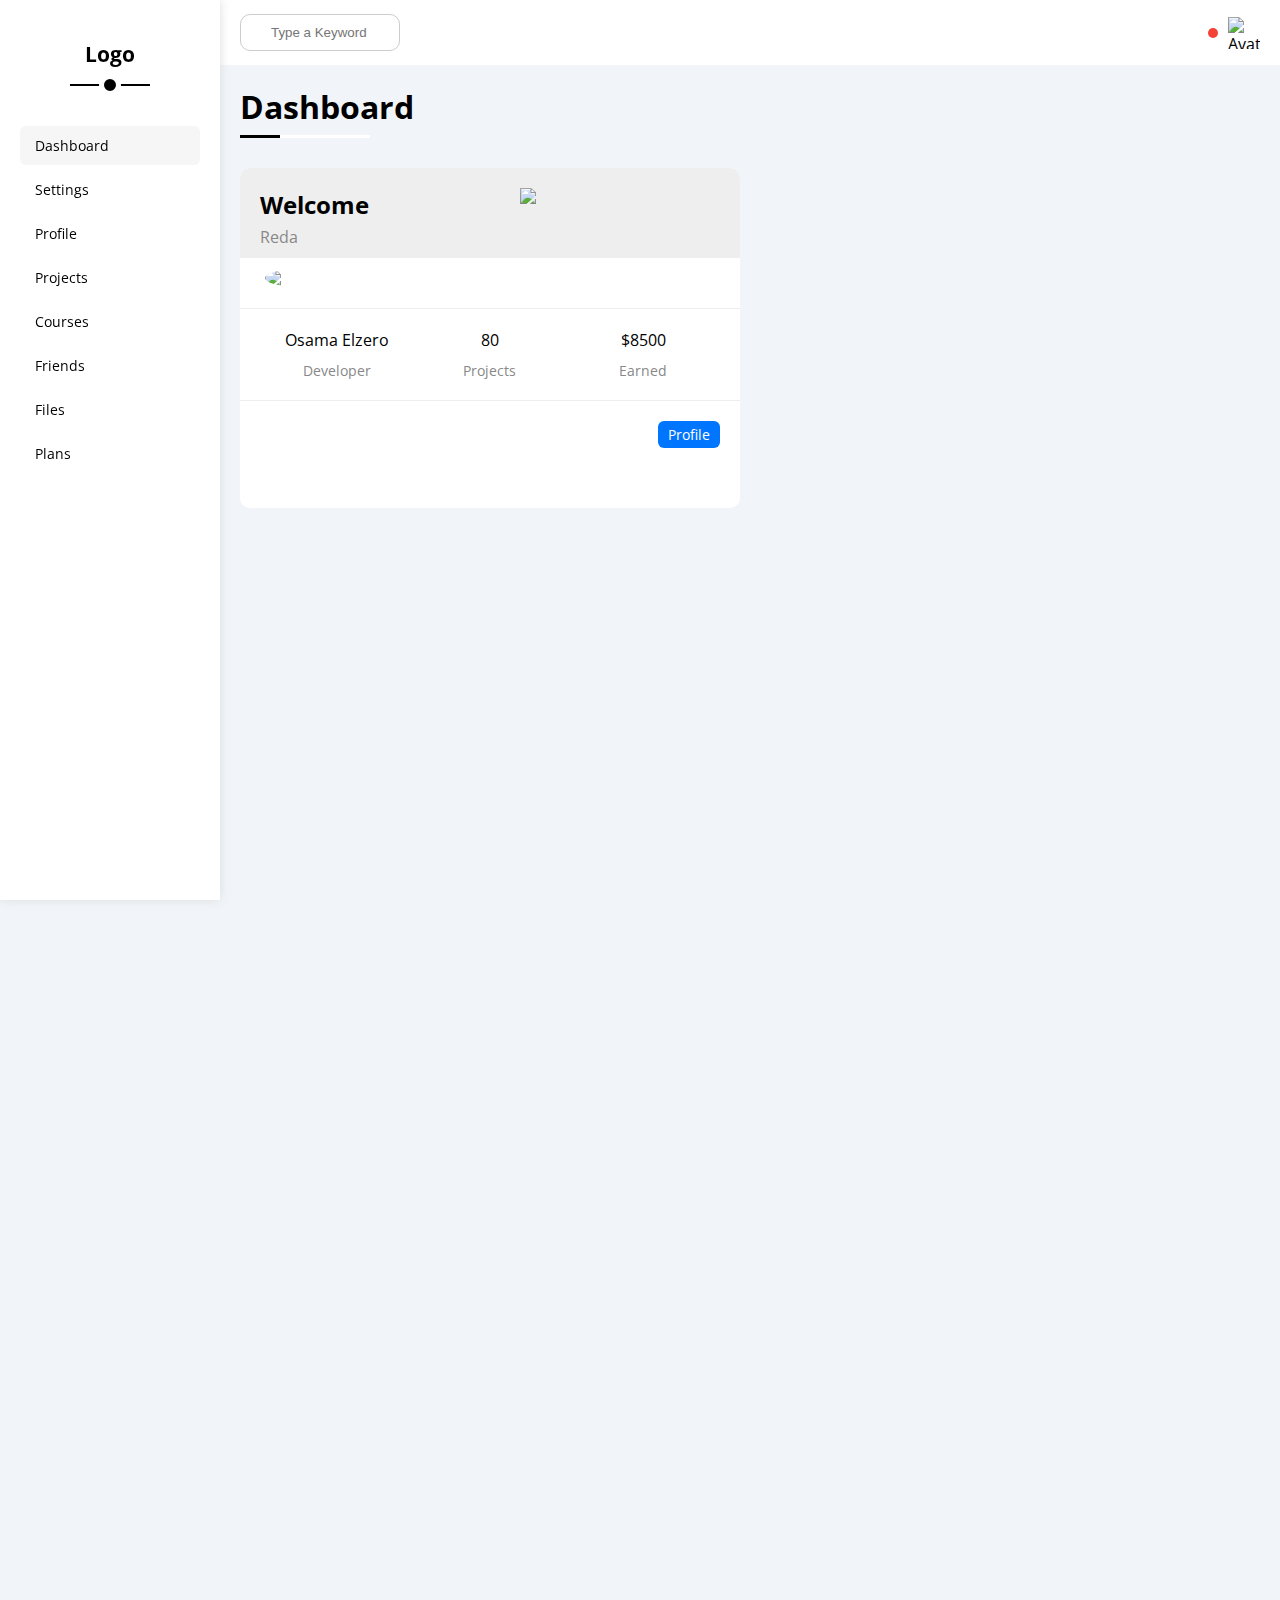
==== index.html @ a427cb38 "first commit" ====
<!DOCTYPE html>
<html lang="en">
  <head>
    <meta charset="UTF-8" />
    <meta http-equiv="X-UA-Compatible" content="IE=edge" />
    <meta name="viewport" content="width=device-width, initial-scale=1.0" />
    <title>R Dashboard R</title>
    <!-- Font-awesome library  -->
    <link rel="stylesheet" href="css/all.min.css" />
    <!-- Framework CSS file -->
    <link rel="stylesheet" href="css/framework.css" />
    <!-- Main CSS file -->
    <link rel="stylesheet" href="css/style.css" />
    <!-- Google font -->
    <link rel="preconnect" href="https://fonts.googleapis.com" />
    <link rel="preconnect" href="https://fonts.gstatic.com" crossorigin />
    <link
      href="https://fonts.googleapis.com/css2?family=Open+Sans:wght@300;500&display=swap"
      rel="stylesheet"
    />
  </head>
  <body>
    <div class="page d-flex">
      <!-- Sidebar -->
      <sidebar class="sidebar ps-fixed bg-white p-20">
        <h3 class="title ps-relative txt-c">Logo</h3>
        <ul class="links">
          <li>
            <a
              class="active d-flex align-center rad-6 txt-cap txt-c p-10 fs-14 align-center"
              href="#"
            >
              <i class="icon fa-solid fa-chart-bar fa-fw"></i>
              <span>dashboard</span>
            </a>
          </li>
          <li>
            <a
              class="d-flex align-center rad-6 txt-cap txt-c p-10 fs-14"
              href="#"
            >
              <i class="icon fa-solid fa-gear fa-fw"></i>
              <span>settings</span>
            </a>
          </li>
          <li>
            <a
              class="d-flex align-center rad-6 txt-cap txt-c p-10 fs-14"
              href="#"
            >
              <i class="icon fa-regular fa-user fa-fw"></i>
              <span>profile</span>
            </a>
          </li>
          <li>
            <a
              class="d-flex align-center rad-6 txt-cap txt-c p-10 fs-14"
              href="#"
            >
              <i class="icon fa-solid fa-diagram-project fa-fw"></i>
              <span>projects</span>
            </a>
          </li>
          <li>
            <a
              class="d-flex align-center rad-6 txt-cap txt-c p-10 fs-14"
              href="#"
            >
              <i class="icon fa-solid fa-graduation-cap fa-fw"></i>
              <span>courses</span>
            </a>
          </li>
          <li>
            <a
              class="d-flex align-center rad-6 txt-cap txt-c p-10 fs-14"
              href="#"
            >
              <i class="icon fa-solid fa-user-group fa-fw"></i>
              <span>friends</span>
            </a>
          </li>
          <li>
            <a
              class="d-flex align-center rad-6 txt-cap txt-c p-10 fs-14"
              href="#"
            >
              <i class="icon fa-regular fa-file fa-fw"></i>
              <span>files</span>
            </a>
          </li>
          <li>
            <a
              class="d-flex align-center rad-6 txt-cap txt-c p-10 fs-14"
              href="#"
            >
              <i class="icon fa-regular fa-credit-card fa-fw"></i>
              <span>plans</span>
            </a>
          </li>
        </ul>
      </sidebar>
      <!-- Content -->
      <div class="content ps-relative">
        <!-- Header -->
        <header class="header px-10-mobile between-flex bg-white">
          <div class="left ps-relative">
            <input class="rad-10" type="text" placeholder="Type a Keyword" />
          </div>
          <div class="right d-flex align-center">
            <span class="ps-relative">
              <i class="icon fa-regular fa-bell fa-lg"></i>
            </span>
            <img src="images/avatar.png" alt="Avatar" />
          </div>
        </header>
        <!-- Section Title -->
        <h1 class="title txt-cap ps-relative mx-20 mt-20">dashboard</h1>
        <!-- Wrapper -->
        <section class="wrapper d-grid gap-20 mt-20">
          <div class="welcome bg-white rad-10 mt-20">
            <div class="head d-flex justify-between w-full bg-eee ps-relative">
              <div class="text">
                <h2 class="title">Welcome</h2>
                <div class="subtitle mt-5 c-grey">Reda</div>
              </div>
              <img class="welcome-img none-mobile" src="images/welcome.png" />
              <img
                class="avatar rad-half ps-absolute"
                src="images/avatar.png"
              />
            </div>
            <div class="infos d-flex align-center txt-c block-mobile">
              <div class="info">
                <span>Osama Elzero</span>
                <span class="fs-14 block mt-10 c-grey">Developer</span>
              </div>
              <div class="info">
                <span>80</span>
                <span class="fs-14 block mt-10 c-grey">Projects</span>
              </div>
              <div class="info">
                <span>$8500</span>
                <span class="fs-14 block mt-10 c-grey">Earned</span>
              </div>
            </div>
            <a href="#" class="rad-6 block w-fit c-white fs-14 bg-blue"
              >Profile</a
            >
          </div>
        </section>
      </div>
    </div>
    <!-- Font-awesome library -->
    <script src="js/all.min.js"></script>
    <!-- main JS file -->
    <script src="js/main.js"></script>
  </body>
</html>
---- css/framework.css ----
:root {
    --blue-color: #0075ff;
    --blue-alt-color: #0d69d5;
    --orange-color: #f59e0b;
    --green-color: #22c55e;
    --red-color: #f44336;
    --grey-color: #888;
}

/* Box */
.d-flex {
    display: flex;
}

.align-center {
    align-items: center;
}

.justify-between {
    justify-content: space-between;
}

.d-grid {
    display: grid;
}

.gap-20 {
    gap: 20px;
}

@media (max-width: 767px) {
    .block-mobile {
        display: block;
    }
}

@media (max-width: 767px) {
    .none-mobile {
        display: none;
    }
}

.block {
    display: block;
}

/* Margin + Padding */
.m-0 {
    margin: 0;
}

.m-20 {
    margin: 20px;
}

.mt-0 {
    margin-top: 0;
}

.mt-5 {
    margin-top: 5px;
}

.mt-10 {
    margin-top: 10px;
}

.mt-20 {
    margin-top: 20px;
}

.mb-20 {
    margin-bottom: 20px;
}

.mx-20 {
    margin-right: 20px;
    margin-left: 20px;
}

.p-10 {
    padding: 10px;
}

@media (max-width: 767px) {
    .px-10-mobile {
        padding-left: 10px !important;
        padding-right: 10px !important;
    }
}

.p-20 {
    padding: 20px;
}

/* Color */
.bg-white {
    background-color: #fff;
}

.bg-eee {
    background-color: #eee;
}

.bg-blue {
    background-color: var(--blue-color);
}

.txt-c {
    color: #000;
}

.c-grey {
    color: var(--grey-color);
}

.c-white {
    color: #fff;
}

/* Position */
.ps-relative {
    position: relative;
}

.ps-fixed {
    position: fixed;
}

.ps-absolute {
    position: absolute;
}

/* Font */
.txt-c {
    text-align: center;
}

@media (max-width: 767px) {
    .txt-c-mobile {
        text-align: center;
    }
}

.txt-cap {
    text-transform: capitalize;
}

.fs-14 {
    font-size: 14px;
}

/* Border */
.rad-6 {
    border-radius: 6px;
}

.rad-10 {
    border-radius: 10px;
}

.rad-half {
    border-radius: 50%;
}

/* Dimensions */
.w-full {
    width: 100%;
}

.w-fit {
    width: fit-content;
}

/* Component */

.between-flex {
    display: flex;
    align-items: center;
    justify-content: space-between;
}
---- css/style.css ----
/* Global Rules */

:root {
    --blue-color: #0075ff;
    --blue-alt-color: #0d69d5;
    --orange-color: #f59e0b;
    --green-color: #22c55e;
    --red-color: #f44336;
    --grey-color: #888;
}

* {
    -moz-box-sizing: border-box;
    -webkit-box-sizing: border-box;
    box-sizing: border-box;
    padding: 0;
    margin: 0;
    scrollbar-width: auto;
    scrollbar-color: var(--blue-color) #ffffff;
}

html {
    scroll-behavior: smooth;
}

body {
    font-family: "Open Sans", sans-serif;
}

ul {
    list-style: none;
    margin: 0;
    padding: 0;
}

a {
    text-decoration: none;
}

::-webkit-scrollbar {
    width: 15px;
}

::-webkit-scrollbar-track {
    background: #ffffff;
}

::-webkit-scrollbar-thumb {
    background-color: var(--blue-color);
    transition: background-color .5s;
}

::-webkit-scrollbar-thumb:hover {
    background-color: var(--blue-alt-color);
}

/* Wrapper */

.wrapper {
    grid-template-columns: repeat(auto-fill, minmax(450px, 1fr));
    margin-left: 20px;
    margin-right: 20px;
}

@media (max-width:767px) {
    .wrapper {
        grid-template-columns: minmax(200px, 1fr);
        margin-left: 10px;
        margin-right: 10px;
    }
}

/* Page */

.page {
    background-color: #F1F5F9;
    height: 300vh;
    justify-content: flex-end;
}

/* Sidebar */

.sidebar {
    width: 220px;
    box-shadow: 0 0 10px #ddd;
    height: 100vh;
    z-index: 99;
    left: 0;
}

.sidebar .title {
    font-size: 21px;
    padding: 20px 0 18px;
}

.sidebar .title::before,
.sidebar .title::after {
    content: "";
    position: absolute;
    left: 50%;
    transform: translateX(-50%);
    background-color: #000;
}

.sidebar .title::before {
    width: 80px;
    height: 2px;
    bottom: 0;
}

.sidebar .title::after {
    width: 12px;
    height: 12px;
    border-radius: 50%;
    bottom: -10px;
    border: 5px solid #fff;
}

.sidebar .links {
    margin: 40px 0;
}

.sidebar .links li {
    margin: 5px 0;
}

.sidebar .links li a {
    transition: background-color .5s;
}

.sidebar .links li a.active,
.sidebar .links li a:hover {
    background-color: #F6F6F6;
}

.sidebar .links li a .icon {
    margin-right: 5px;
}

@media (max-width: 767px) {
    .sidebar {
        width: 60px;
        padding: 10px;
    }

    .sidebar .title {
        font-size: 14px;
    }

    .sidebar .title::before,
    .sidebar .title::after {
        display: none;
    }

    .sidebar .links {
        margin: 0;
    }

    .sidebar .links li a {
        padding: 10px;
    }

    .sidebar .links li a .icon {
        margin-right: 0;
    }

    .sidebar .links li a span {
        display: none;
    }
}

/* Content */

.content {
    width: calc(100% - 220px);
}

@media (max-width: 767px) {
    .content {
        width: calc(100% - 60px);
    }
}

/* Header */

.content .header {
    height: 65px;
    padding: 0 20px;
    position: sticky;
    top: 0;
    z-index: 98;
}

.content .header .left::before {
    content: "\f002";
    font-family: "Font Awesome 5 Free";
    font-weight: 900;
    position: absolute;
    top: 50%;
    left: 10px;
    transform: translateY(-50%);
    font-size: 14px;
    color: var(--grey-color);
}

.content .header .left input {
    padding: 10px 10px 10px 30px;
    outline: 0;
    border: 1px solid #ccc;
    width: 160px;
    transition: width .3s;
}

.content .header .left input:focus {
    width: 200px;
}

.content .header .left input::placeholder {
    transition: opacity .3s;
}

.content .header .left input:focus::placeholder {
    opacity: 0;
}

.content .header .right>span::before {
    content: "";
    position: absolute;
    top: -5px;
    right: -5px;
    width: 10px;
    height: 10px;
    background-color: var(--red-color);
    border-radius: 50%;
}

.content .header .right img {
    width: 32px;
    height: 32px;
    margin-left: 15px;
}

/* Title Section */

@media (max-width: 767px) {
    .content>.title {
        margin: 20px 10px;
    }
}

.content>.title::before,
.content>.title::after {
    content: "";
    position: absolute;
    bottom: -10px;
    height: 3px;
}

.content>.title::before {
    left: 0;
    background-color: #000;
    width: 40px;
}

.content>.title::after {
    left: 40px;
    width: 90px;
    background-color: #fff;
}

/* Dashboard */

/* Welcome */

.welcome {
    overflow: hidden;
}

.welcome .head {
    padding: 20px 20px 10px;
}

.welcome .head .welcome-img {
    width: 200px;
}

.welcome .head .avatar {
    width: 65px;
    border: 5px solid #fff;
    bottom: -32.5px;
    left: 20px;
}

.welcome .infos {
    margin-top: 50px;
    padding: 20px;
    border-top: 1px solid #eee;
    border-bottom: 1px solid #eee;
}

.welcome .infos .info {
    flex: 1;
}

.welcome a {
    margin: 20px 20px 60px auto;
    padding: 4px 10px;
}

@media (max-width: 767px) {
    .welcome .head .text .subtitle {
        margin-bottom: 30px;
        text-align: center;
    }

    .welcome .head .avatar {
        left: 50%;
        transform: translateX(-50%);
    }

    .welcome .infos .info:nth-child(2) {
        margin: 20px 0;
    }

    .welcome a {
        margin-bottom: 20px;
    }
}
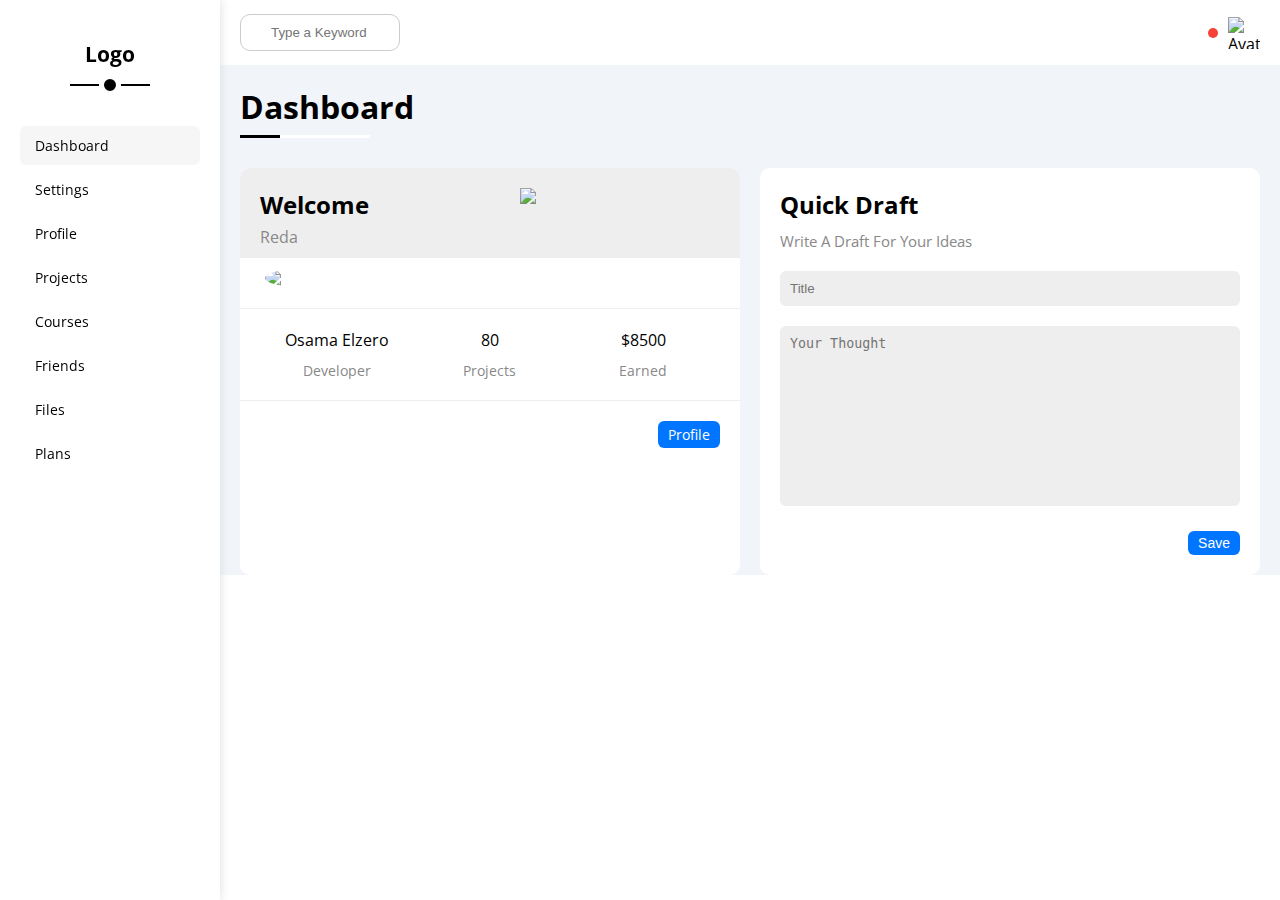
==== commit 0ec8c8f0: "first commit" ====
--- a/index.html
+++ b/index.html
@@ -114,10 +114,11 @@
           </div>
         </header>
         <!-- Section Title -->
-        <h1 class="title txt-cap ps-relative mx-20 mt-20">dashboard</h1>
+        <h1 class="title txt-cap ps-relative m-20 mb-40">dashboard</h1>
         <!-- Wrapper -->
         <section class="wrapper d-grid gap-20 mt-20">
-          <div class="welcome bg-white rad-10 mt-20">
+          <!-- Welcome Widget -->
+          <div class="welcome bg-white rad-10">
             <div class="head d-flex justify-between w-full bg-eee ps-relative">
               <div class="text">
                 <h2 class="title">Welcome</h2>
@@ -147,6 +148,31 @@
               >Profile</a
             >
           </div>
+          <!-- Draft Widget -->
+          <div class="draft bg-white rad-10 p-20">
+            <div class="head">
+              <h2 class="title">Quick Draft</h2>
+              <div class="subtitle mt-10 fs-15 c-grey">
+                Write A Draft For Your Ideas
+              </div>
+            </div>
+            <form>
+              <input
+                class="w-full bg-eee mb-20 mt-20 rad-6 p-10"
+                type="text"
+                placeholder="Title"
+              />
+              <textarea
+                class="w-full bg-eee mb-20 rad-6 p-10"
+                placeholder="Your Thought"
+              ></textarea>
+              <input
+                class="c-white bg-blue rad-6 block w-fit fs-14"
+                type="submit"
+                value="Save"
+              />
+            </form>
+          </div>
         </section>
       </div>
     </div>
--- a/css/framework.css
+++ b/css/framework.css
@@ -69,8 +69,16 @@
     margin-top: 20px;
 }
 
+.mt-30 {
+    margin-top: 30px;
+}
+
 .mb-20 {
     margin-bottom: 20px;
+}
+
+.mb-40 {
+    margin-bottom: 40px;
 }
 
 .mx-20 {
@@ -80,6 +88,10 @@
 
 .p-10 {
     padding: 10px;
+}
+
+.p-20 {
+    padding: 20px;
 }
 
 @media (max-width: 767px) {
@@ -150,6 +162,10 @@
     font-size: 14px;
 }
 
+.fs-15 {
+    font-size: 15px;
+}
+
 /* Border */
 .rad-6 {
     border-radius: 6px;
--- a/css/style.css
+++ b/css/style.css
@@ -17,6 +17,7 @@
     margin: 0;
     scrollbar-width: auto;
     scrollbar-color: var(--blue-color) #ffffff;
+    outline: 0;
 }
 
 html {
@@ -74,7 +75,6 @@
 
 .page {
     background-color: #F1F5F9;
-    height: 300vh;
     justify-content: flex-end;
 }
 
@@ -205,7 +205,6 @@
 
 .content .header .left input {
     padding: 10px 10px 10px 30px;
-    outline: 0;
     border: 1px solid #ccc;
     width: 160px;
     transition: width .3s;
@@ -270,7 +269,7 @@
 
 /* Dashboard */
 
-/* Welcome */
+/* Welcome Widget*/
 
 .welcome {
     overflow: hidden;
@@ -303,8 +302,13 @@
 }
 
 .welcome a {
-    margin: 20px 20px 60px auto;
+    margin: 20px 20px 10px auto;
     padding: 4px 10px;
+    transition: background-color .5s;
+}
+
+.welcome a:hover {
+    background-color: var(--blue-alt-color);
 }
 
 @media (max-width: 767px) {
@@ -325,4 +329,27 @@
     .welcome a {
         margin-bottom: 20px;
     }
+}
+
+/* Draft Widget*/
+
+.draft form input,
+.draft form textarea {
+    border: 0;
+}
+
+.draft form textarea {
+    resize: none;
+    height: 180px;
+}
+
+.draft form input[type="submit"] {
+    margin-left: auto;
+    padding: 4px 10px;
+    cursor: pointer;
+    transition: background-color .5s;
+}
+
+.draft form input[type="submit"]:hover {
+    background-color: var(--blue-alt-color);
 }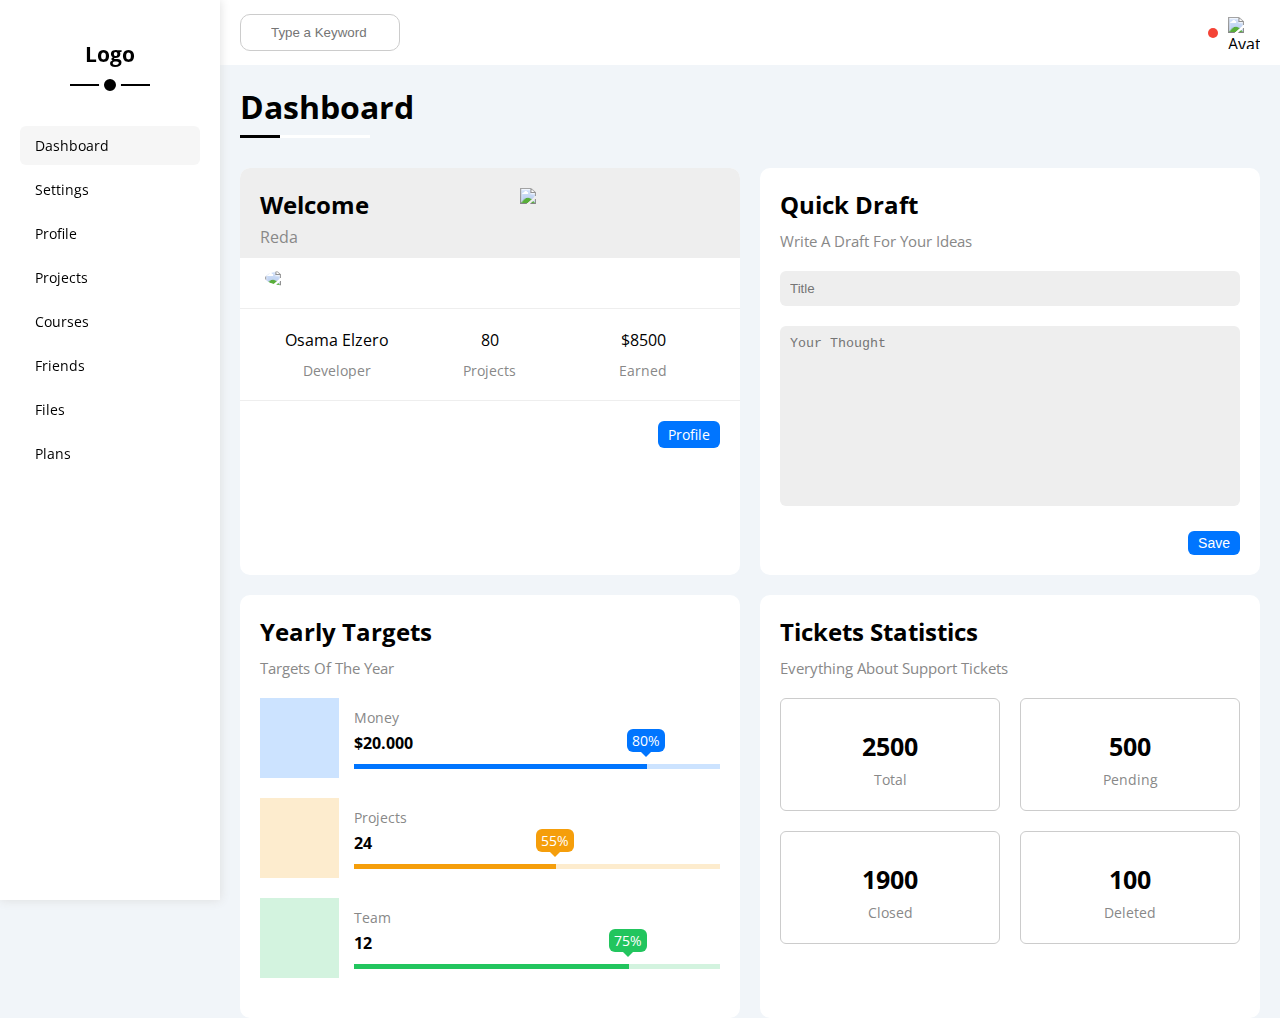
==== commit c5259441: "first commit" ====
--- a/index.html
+++ b/index.html
@@ -30,7 +30,7 @@
               class="active d-flex align-center rad-6 txt-cap txt-c p-10 fs-14 align-center"
               href="#"
             >
-              <i class="icon fa-solid fa-chart-bar fa-fw"></i>
+              <i class="icon fa-solid fa-chart-bar"></i>
               <span>dashboard</span>
             </a>
           </li>
@@ -144,21 +144,21 @@
                 <span class="fs-14 block mt-10 c-grey">Earned</span>
               </div>
             </div>
-            <a href="#" class="rad-6 block w-fit c-white fs-14 bg-blue"
+            <a href="#" class="btn-shape block w-fit c-white fs-14 bg-blue"
               >Profile</a
             >
           </div>
           <!-- Draft Widget -->
-          <div class="draft bg-white rad-10 p-20">
+          <div class="draft widget-shape">
             <div class="head">
               <h2 class="title">Quick Draft</h2>
-              <div class="subtitle mt-10 fs-15 c-grey">
+              <div class="subtitle mt-10 mb-20 fs-15 c-grey">
                 Write A Draft For Your Ideas
               </div>
             </div>
             <form>
               <input
-                class="w-full bg-eee mb-20 mt-20 rad-6 p-10"
+                class="w-full bg-eee mb-20 rad-6 p-10"
                 type="text"
                 placeholder="Title"
               />
@@ -167,11 +167,102 @@
                 placeholder="Your Thought"
               ></textarea>
               <input
-                class="c-white bg-blue rad-6 block w-fit fs-14"
+                class="c-white bg-blue btn-shape block w-fit fs-14"
                 type="submit"
                 value="Save"
               />
             </form>
+          </div>
+          <!-- Target Widget -->
+          <div class="target widget-shape">
+            <div class="head">
+              <h2 class="title">Yearly Targets</h2>
+              <div class="subtitle mt-10 fs-15 mb-20 c-grey">
+                Targets Of The Year
+              </div>
+            </div>
+            <div class="items">
+              <div class="item d-flex align-center gap-15 mb-20">
+                <div class="icon center-flex bg-blue-light">
+                  <i class="fa-solid fa-dollar-sign fa-lg c-blue"></i>
+                </div>
+                <div class="details w-full">
+                  <span class="block c-grey fs-14">Money</span>
+                  <span class="fw-bold mt-5 mb-10 block">$20.000</span>
+                  <div class="progress ps-relative w-full bg-blue-light">
+                    <span
+                      class="ps-absolute bg-blue"
+                      style="width: 80%"
+                      data-prog="80%"
+                    ></span>
+                  </div>
+                </div>
+              </div>
+              <div class="item d-flex align-center gap-15 mb-20">
+                <div class="icon center-flex bg-orange-light">
+                  <i class="fa-solid fa-code fa-lg c-orange"></i>
+                </div>
+                <div class="details w-full">
+                  <span class="block c-grey fs-14">Projects</span>
+                  <span class="fw-bold mt-5 mb-10 block">24</span>
+                  <div class="progress ps-relative w-full bg-orange-light">
+                    <span
+                      class="ps-absolute bg-orange"
+                      style="width: 55%"
+                      data-prog="55%"
+                    ></span>
+                  </div>
+                </div>
+              </div>
+              <div class="item d-flex align-center gap-15 mb-20">
+                <div class="icon center-flex bg-green-light">
+                  <i class="fa-solid fa-user fa-lg c-green"></i>
+                </div>
+
+                <div class="details w-full">
+                  <span class="block c-grey fs-14">Team</span>
+                  <span class="fw-bold mt-5 mb-10 block">12</span>
+                  <div class="progress ps-relative w-full bg-green-light">
+                    <span
+                      class="ps-absolute bg-green"
+                      style="width: 75%"
+                      data-prog="75%"
+                    ></span>
+                  </div>
+                </div>
+              </div>
+            </div>
+          </div>
+          <!-- Ticket Widget -->
+          <div class="ticket widget-shape">
+            <div class="head">
+              <h2 class="title">Tickets Statistics</h2>
+              <div class="subtitle mt-10 fs-15 mb-20 c-grey">
+                Everything About Support Tickets
+              </div>
+            </div>
+            <div class="boxes d-flex f-wrap gap-20">
+              <div class="box rad-6 py-20 txt-c">
+                <i class="fa-regular fa-rectangle-list fa-2xl c-orange"></i>
+                <div class="static fw-bold fs-25 mt-10 mb-5">2500</div>
+                <span class="c-grey fs-14">Total</span>
+              </div>
+              <div class="box rad-6 py-20 txt-c">
+                <i class="fa-solid fa-spinner fa-2xl c-blue"></i>
+                <div class="static fw-bold fs-25 mt-10 mb-5">500</div>
+                <span class="c-grey fs-14">Pending</span>
+              </div>
+              <div class="box rad-6 py-20 txt-c">
+                <i class="fa-regular fa-circle-check fa-2xl c-green"></i>
+                <div class="static fw-bold fs-25 mt-10 mb-5">1900</div>
+                <span class="c-grey fs-14">Closed</span>
+              </div>
+              <div class="box rad-6 py-20 txt-c">
+                <i class="fa-regular fa-rectangle-xmark fa-2xl c-red"></i>
+                <div class="static fw-bold fs-25 mt-10 mb-5">100</div>
+                <span class="c-grey fs-14">Deleted</span>
+              </div>
+            </div>
           </div>
         </section>
       </div>
--- a/css/framework.css
+++ b/css/framework.css
@@ -20,8 +20,20 @@
     justify-content: space-between;
 }
 
+.f-wrap {
+    flex-wrap: wrap;
+}
+
 .d-grid {
     display: grid;
+}
+
+.gap-10 {
+    gap: 10px;
+}
+
+.gap-15 {
+    gap: 15px;
 }
 
 .gap-20 {
@@ -73,6 +85,14 @@
     margin-top: 30px;
 }
 
+.mb-5 {
+    margin-bottom: 5px;
+}
+
+.mb-10 {
+    margin-bottom: 10px;
+}
+
 .mb-20 {
     margin-bottom: 20px;
 }
@@ -86,12 +106,26 @@
     margin-left: 20px;
 }
 
+.my-10 {
+    margin-top: 10px;
+    margin-bottom: 10px;
+}
+
 .p-10 {
     padding: 10px;
 }
 
 .p-20 {
     padding: 20px;
+}
+
+.p-30 {
+    padding: 30px;
+}
+
+.py-20 {
+    padding-top: 20px;
+    padding-bottom: 20px;
 }
 
 @media (max-width: 767px) {
@@ -101,10 +135,6 @@
     }
 }
 
-.p-20 {
-    padding: 20px;
-}
-
 /* Color */
 .bg-white {
     background-color: #fff;
@@ -118,6 +148,26 @@
     background-color: var(--blue-color);
 }
 
+.bg-orange {
+    background-color: var(--orange-color);
+}
+
+.bg-green {
+    background-color: var(--green-color);
+}
+
+.bg-blue-light {
+    background-color: #CCE3FF;
+}
+
+.bg-orange-light {
+    background-color: #FDECCE;
+}
+
+.bg-green-light {
+    background-color: #D3F3DF;
+}
+
 .txt-c {
     color: #000;
 }
@@ -128,6 +178,22 @@
 
 .c-white {
     color: #fff;
+}
+
+.c-blue {
+    color: var(--blue-color);
+}
+
+.c-orange {
+    color: var(--orange-color);
+}
+
+.c-green {
+    color: var(--green-color);
+}
+
+.c-red {
+    color: var(--red-color);
 }
 
 /* Position */
@@ -164,6 +230,14 @@
 
 .fs-15 {
     font-size: 15px;
+}
+
+.fs-25 {
+    font-size: 25px;
+}
+
+.fw-bold {
+    font-weight: bold;
 }
 
 /* Border */
@@ -194,4 +268,22 @@
     display: flex;
     align-items: center;
     justify-content: space-between;
+}
+
+.center-flex {
+    display: flex;
+    align-items: center;
+    justify-content: center;
+}
+
+
+.btn-shape {
+    padding: 4px 10px;
+    border-radius: 6px;
+}
+
+.widget-shape {
+    background-color: #fff;
+    border-radius: 10px;
+    padding: 20px;
 }--- a/css/style.css
+++ b/css/style.css
@@ -303,7 +303,6 @@
 
 .welcome a {
     margin: 20px 20px 10px auto;
-    padding: 4px 10px;
     transition: background-color .5s;
 }
 
@@ -345,11 +344,83 @@
 
 .draft form input[type="submit"] {
     margin-left: auto;
-    padding: 4px 10px;
     cursor: pointer;
     transition: background-color .5s;
 }
 
 .draft form input[type="submit"]:hover {
     background-color: var(--blue-alt-color);
+}
+
+/* Target Widget */
+
+.target .items .item .icon {
+    width: 100px;
+    height: 80px;
+}
+
+.target .items .item .details .progress {
+    height: 5px;
+}
+
+.target .items .item .details .progress span {
+    top: 0;
+    left: 0;
+    height: inherit;
+}
+
+.target .items .item .details .progress span::before {
+    content: "";
+    position: absolute;
+    border: 5px solid transparent;
+    right: -4.5px;
+    top: -12px;
+}
+
+.target .items .item:nth-child(1) .details .progress span::before {
+    border-top-color: var(--blue-color);
+}
+
+.target .items .item:nth-child(2) .details .progress span::before {
+    border-top-color: var(--orange-color);
+}
+
+.target .items .item:nth-child(3) .details .progress span::before {
+    border-top-color: var(--green-color);
+}
+
+.target .items .item .details .progress span::after {
+    content: attr(data-prog);
+    position: absolute;
+    padding: 2px 5px;
+    font-size: 14px;
+    color: #fff;
+    border-radius: 6px;
+    top: -35px;
+    right: -18px;
+}
+
+.target .items .item:nth-child(1) .details .progress span::after {
+    background-color: var(--blue-color);
+}
+
+.target .items .item:nth-child(2) .details .progress span::after {
+    background-color: var(--orange-color);
+}
+
+.target .items .item:nth-child(3) .details .progress span::after {
+    background-color: var(--green-color);
+}
+
+/* Ticket Widget */
+
+.ticket .boxes .box {
+    border: 1px solid #ccc;
+    width: calc(50% - 10px);
+}
+
+@media (max-width: 767px) {
+    .ticket .boxes .box {
+        width: 100%;
+    }
 }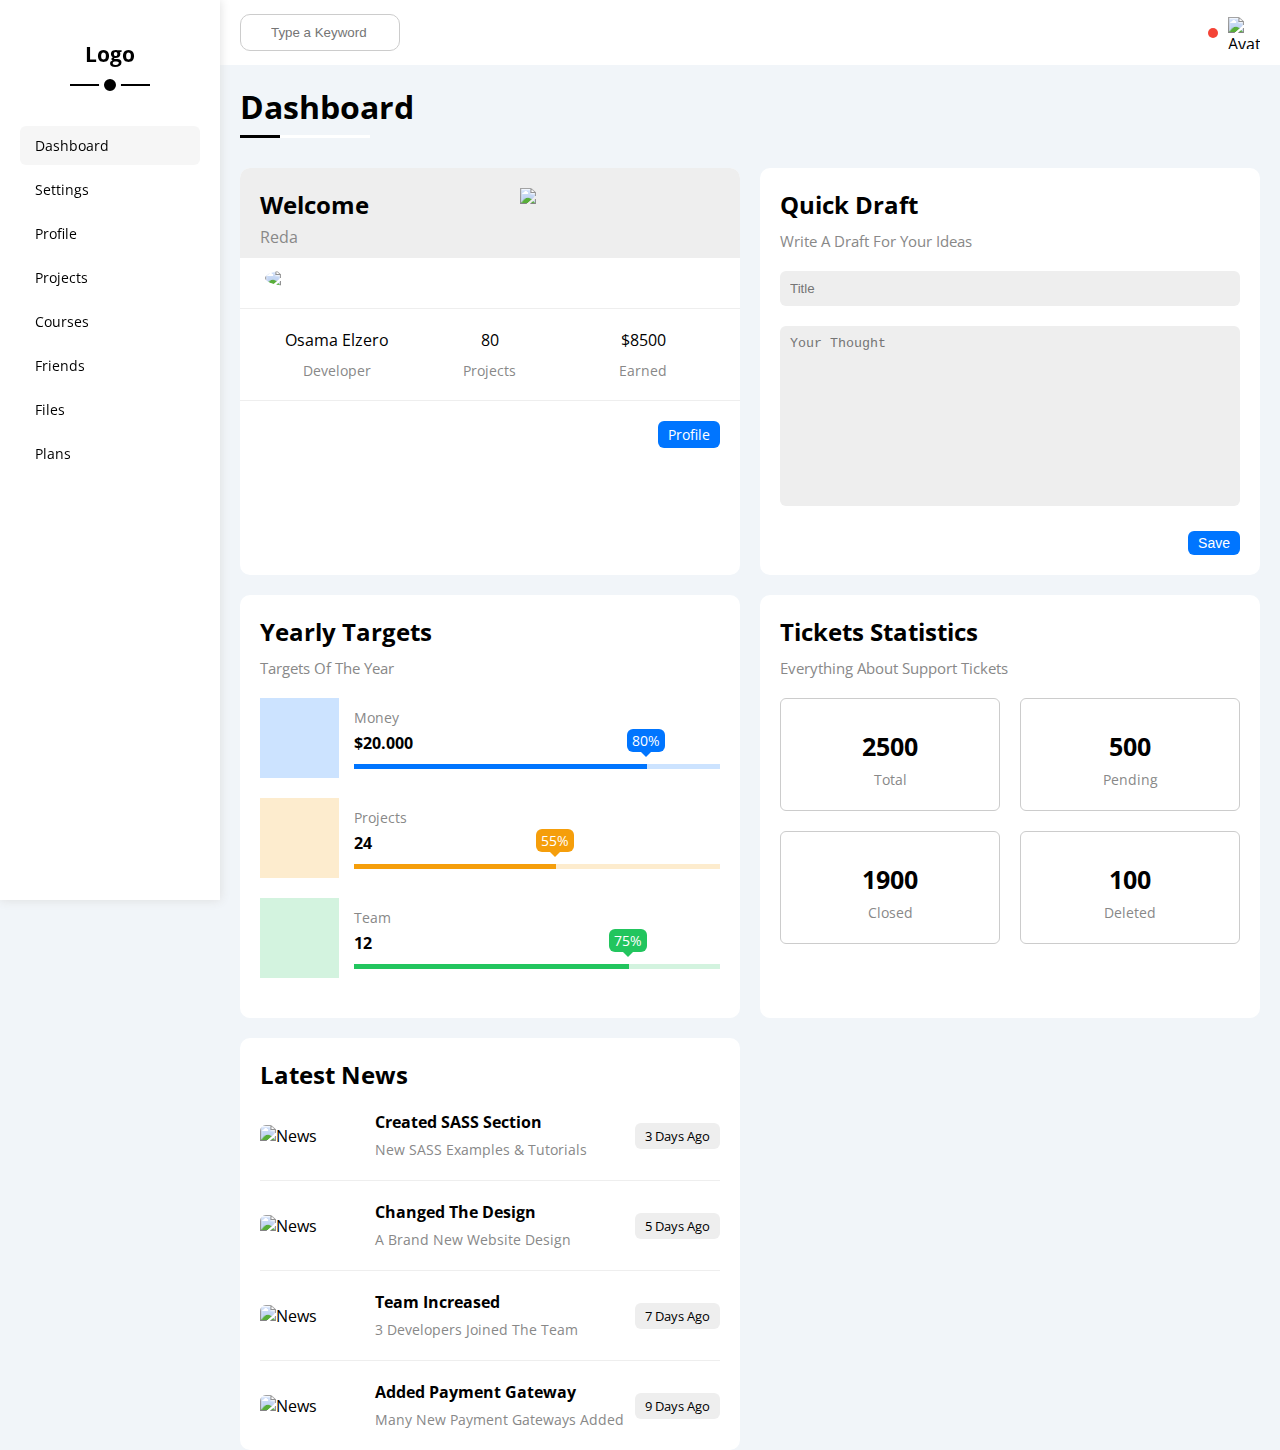
==== commit 6ffbbfe8: "first commit" ====
--- a/index.html
+++ b/index.html
@@ -27,7 +27,7 @@
         <ul class="links">
           <li>
             <a
-              class="active d-flex align-center rad-6 txt-cap txt-c p-10 fs-14 align-center"
+              class="active d-flex align-center rad-6 txt-cap c-black p-10 fs-14 align-center"
               href="#"
             >
               <i class="icon fa-solid fa-chart-bar"></i>
@@ -36,7 +36,7 @@
           </li>
           <li>
             <a
-              class="d-flex align-center rad-6 txt-cap txt-c p-10 fs-14"
+              class="d-flex align-center rad-6 txt-cap c-black p-10 fs-14"
               href="#"
             >
               <i class="icon fa-solid fa-gear fa-fw"></i>
@@ -45,7 +45,7 @@
           </li>
           <li>
             <a
-              class="d-flex align-center rad-6 txt-cap txt-c p-10 fs-14"
+              class="d-flex align-center rad-6 txt-cap c-black p-10 fs-14"
               href="#"
             >
               <i class="icon fa-regular fa-user fa-fw"></i>
@@ -54,7 +54,7 @@
           </li>
           <li>
             <a
-              class="d-flex align-center rad-6 txt-cap txt-c p-10 fs-14"
+              class="d-flex align-center rad-6 txt-cap c-black p-10 fs-14"
               href="#"
             >
               <i class="icon fa-solid fa-diagram-project fa-fw"></i>
@@ -63,7 +63,7 @@
           </li>
           <li>
             <a
-              class="d-flex align-center rad-6 txt-cap txt-c p-10 fs-14"
+              class="d-flex align-center rad-6 txt-cap c-black p-10 fs-14"
               href="#"
             >
               <i class="icon fa-solid fa-graduation-cap fa-fw"></i>
@@ -72,7 +72,7 @@
           </li>
           <li>
             <a
-              class="d-flex align-center rad-6 txt-cap txt-c p-10 fs-14"
+              class="d-flex align-center rad-6 txt-cap c-black p-10 fs-14"
               href="#"
             >
               <i class="icon fa-solid fa-user-group fa-fw"></i>
@@ -81,7 +81,7 @@
           </li>
           <li>
             <a
-              class="d-flex align-center rad-6 txt-cap txt-c p-10 fs-14"
+              class="d-flex align-center rad-6 txt-cap c-black p-10 fs-14"
               href="#"
             >
               <i class="icon fa-regular fa-file fa-fw"></i>
@@ -90,7 +90,7 @@
           </li>
           <li>
             <a
-              class="d-flex align-center rad-6 txt-cap txt-c p-10 fs-14"
+              class="d-flex align-center rad-6 txt-cap c-black p-10 fs-14"
               href="#"
             >
               <i class="icon fa-regular fa-credit-card fa-fw"></i>
@@ -243,24 +243,72 @@
             </div>
             <div class="boxes d-flex f-wrap gap-20">
               <div class="box rad-6 py-20 txt-c">
-                <i class="fa-regular fa-rectangle-list fa-2xl c-orange"></i>
+                <i class="fa-regular fa-rectangle-list fa-xl c-orange"></i>
                 <div class="static fw-bold fs-25 mt-10 mb-5">2500</div>
                 <span class="c-grey fs-14">Total</span>
               </div>
               <div class="box rad-6 py-20 txt-c">
-                <i class="fa-solid fa-spinner fa-2xl c-blue"></i>
+                <i class="fa-solid fa-spinner fa-xl c-blue"></i>
                 <div class="static fw-bold fs-25 mt-10 mb-5">500</div>
                 <span class="c-grey fs-14">Pending</span>
               </div>
               <div class="box rad-6 py-20 txt-c">
-                <i class="fa-regular fa-circle-check fa-2xl c-green"></i>
+                <i class="fa-regular fa-circle-check fa-xl c-green"></i>
                 <div class="static fw-bold fs-25 mt-10 mb-5">1900</div>
                 <span class="c-grey fs-14">Closed</span>
               </div>
               <div class="box rad-6 py-20 txt-c">
-                <i class="fa-regular fa-rectangle-xmark fa-2xl c-red"></i>
+                <i class="fa-regular fa-rectangle-xmark fa-xl c-red"></i>
                 <div class="static fw-bold fs-25 mt-10 mb-5">100</div>
                 <span class="c-grey fs-14">Deleted</span>
+              </div>
+            </div>
+          </div>
+          <!-- News Widget -->
+          <div class="news widget-shape txt-c-mobile">
+            <div class="head">
+              <h2 class="title">Latest News</h2>
+            </div>
+            <div class="articles">
+              <div class="article py-20 d-flex align-center block-mobile">
+                <img class="rad-6 mr-15" src="images/news-01.png" alt="News" />
+                <div class="text">
+                  <h4 class="title mb-5">Created SASS Section</h4>
+                  <span class="subtitle c-grey fs-14"
+                    >New SASS Examples & Tutorials</span
+                  >
+                </div>
+                <span class="duration bg-eee fs-13 btn-shape">3 Days Ago</span>
+              </div>
+              <div class="article py-20 d-flex align-center block-mobile">
+                <img class="rad-6 mr-15" src="images/news-02.png" alt="News" />
+                <div class="text">
+                  <h4 class="title mb-5">Changed The Design</h4>
+                  <span class="subtitle c-grey fs-14"
+                    >A Brand New Website Design
+                  </span>
+                </div>
+                <span class="duration bg-eee fs-13 btn-shape">5 Days Ago</span>
+              </div>
+              <div class="article py-20 d-flex align-center block-mobile">
+                <img class="rad-6 mr-15" src="images/news-03.png" alt="News" />
+                <div class="text">
+                  <h4 class="title mb-5">Team Increased</h4>
+                  <span class="subtitle c-grey fs-14"
+                    >3 Developers Joined The Team
+                  </span>
+                </div>
+                <span class="duration bg-eee fs-13 btn-shape">7 Days Ago</span>
+              </div>
+              <div class="article pt-20 d-flex align-center block-mobile">
+                <img class="rad-6 mr-15" src="images/news-04.png" alt="News" />
+                <div class="text">
+                  <h4 class="title mb-5">Added Payment Gateway</h4>
+                  <span class="subtitle c-grey fs-14"
+                    >Many New Payment Gateways Added
+                  </span>
+                </div>
+                <span class="duration bg-eee fs-13 btn-shape">9 Days Ago</span>
               </div>
             </div>
           </div>
--- a/css/framework.css
+++ b/css/framework.css
@@ -101,6 +101,10 @@
     margin-bottom: 40px;
 }
 
+.mr-15 {
+    margin-right: 15px;
+}
+
 .mx-20 {
     margin-right: 20px;
     margin-left: 20px;
@@ -121,6 +125,10 @@
 
 .p-30 {
     padding: 30px;
+}
+
+.pt-20 {
+    padding-top: 20px;
 }
 
 .py-20 {
@@ -168,7 +176,7 @@
     background-color: #D3F3DF;
 }
 
-.txt-c {
+.c-black {
     color: #000;
 }
 
@@ -222,6 +230,10 @@
 
 .txt-cap {
     text-transform: capitalize;
+}
+
+.fs-13 {
+    font-size: 13px;
 }
 
 .fs-14 {
--- a/css/style.css
+++ b/css/style.css
@@ -423,4 +423,29 @@
     .ticket .boxes .box {
         width: 100%;
     }
+}
+
+/* News Widget */
+
+.news .articles .article:not(:last-child) {
+    border-bottom: 1px solid #eee;
+}
+
+.news .articles .article img {
+    width: 100px;
+}
+
+.news .articles .article .text {
+    flex: 1;
+}
+
+@media (max-width: 767px) {
+    .news .articles .article img {
+        margin: 0 0 5px;
+    }
+
+    .news .articles .article .text .subtitle {
+        margin-bottom: 10px;
+        display: block;
+    }
 }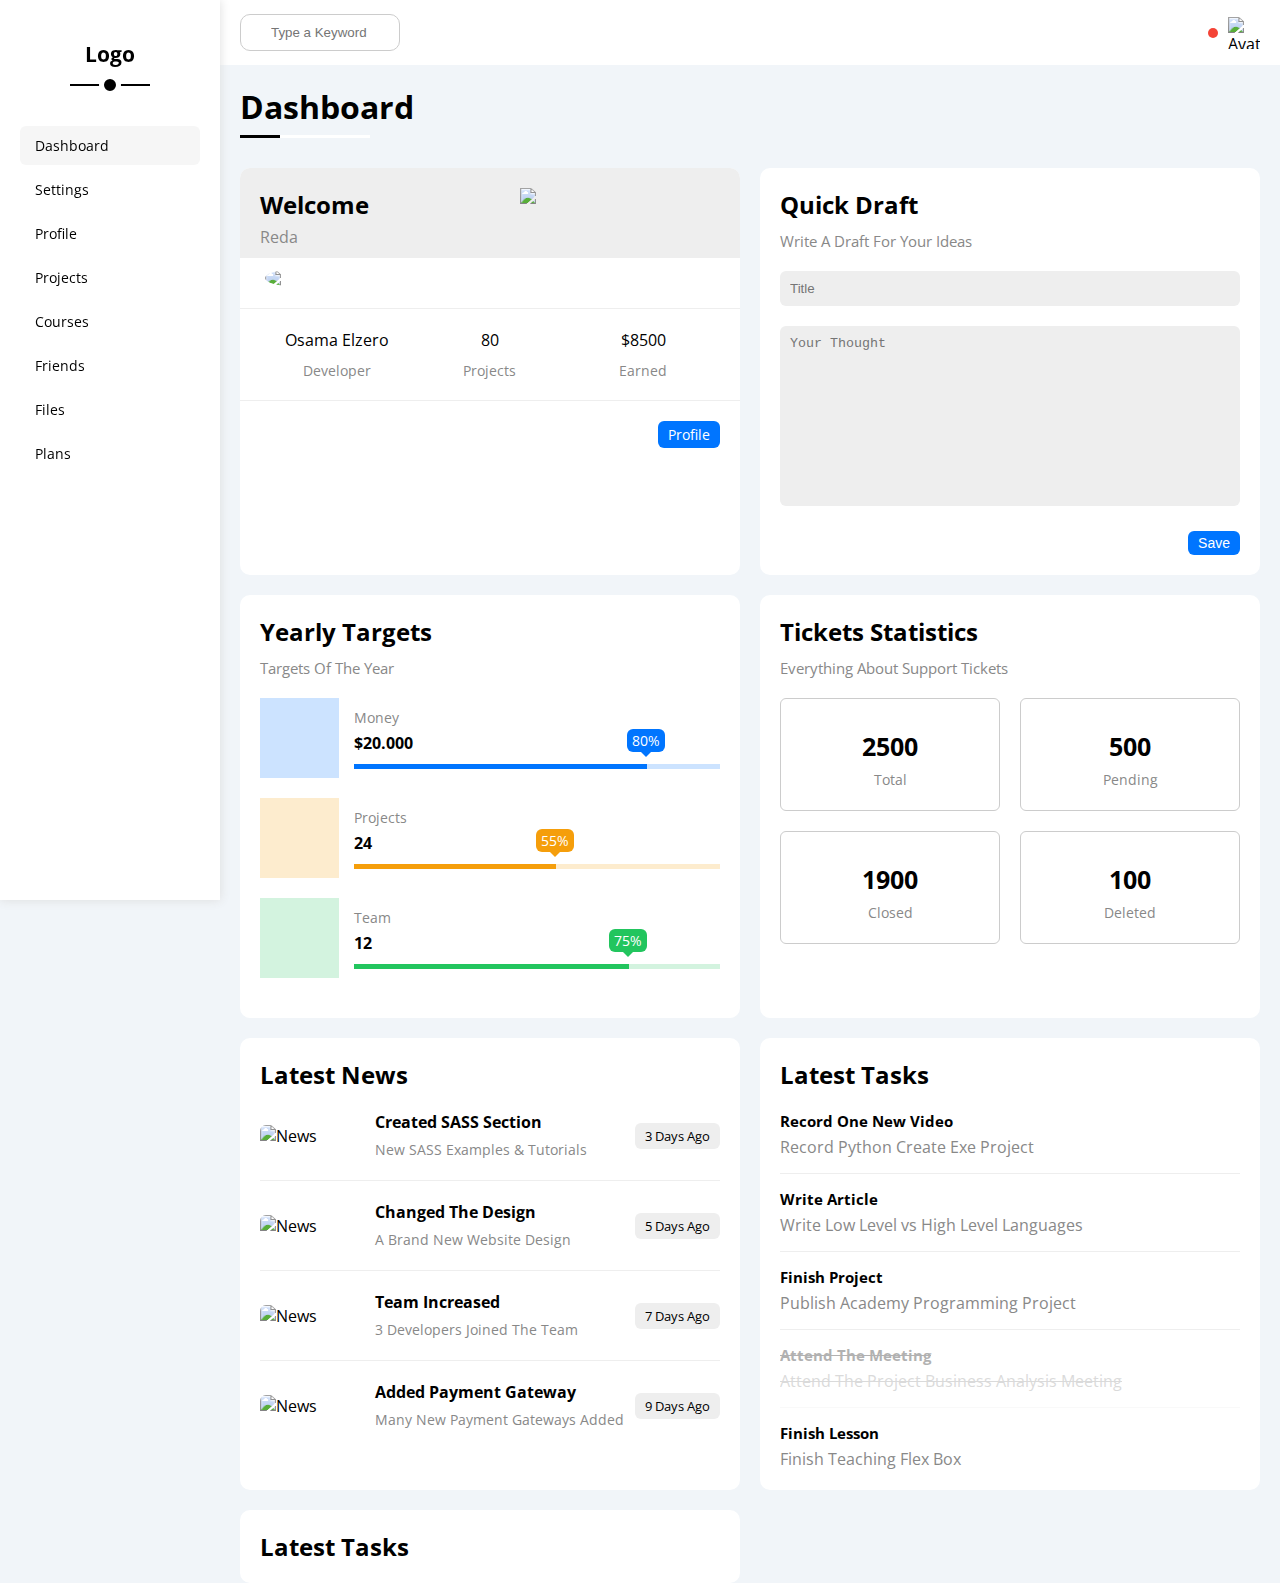
==== commit 44c34afb: "first commit" ====
--- a/index.html
+++ b/index.html
@@ -312,6 +312,59 @@
               </div>
             </div>
           </div>
+          <!-- Tasks Widget -->
+          <div class="tasks widget-shape">
+            <div class="head">
+              <h2 class="title">Latest Tasks</h2>
+            </div>
+            <div class="tasks-box mt-20">
+              <div class="task d-flex align-center pb-15 mb-15">
+                <div class="text">
+                  <p class="title fw-bold fs-15 mb-5">Record One New Video</p>
+                  <div class="c-grey">Record Python Create Exe Project</div>
+                </div>
+                <i class="fa-regular fa-trash-can"></i>
+              </div>
+              <div class="task d-flex align-center pb-15 mb-15">
+                <div class="text">
+                  <p class="title fw-bold fs-15 mb-5">Write Article</p>
+                  <div class="c-grey">
+                    Write Low Level vs High Level Languages
+                  </div>
+                </div>
+                <i class="fa-regular fa-trash-can"></i>
+              </div>
+              <div class="task d-flex align-center pb-15 mb-15">
+                <div class="text">
+                  <p class="title fw-bold fs-15 mb-5">Finish Project</p>
+                  <div class="c-grey">Publish Academy Programming Project</div>
+                </div>
+                <i class="fa-regular fa-trash-can"></i>
+              </div>
+              <div class="task special d-flex align-center pb-15 mb-15">
+                <div class="text">
+                  <p class="title fw-bold fs-15 mb-5">Attend The Meeting</p>
+                  <div class="subtitle c-grey">
+                    Attend The Project Business Analysis Meeting
+                  </div>
+                </div>
+                <i class="fa-regular fa-trash-can"></i>
+              </div>
+              <div class="task d-flex align-center">
+                <div class="text">
+                  <p class="title fw-bold fs-15 mb-5">Finish Lesson</p>
+                  <div class="c-grey">Finish Teaching Flex Box</div>
+                </div>
+                <i class="fa-regular fa-trash-can"></i>
+              </div>
+            </div>
+          </div>
+          <!-- Top Search Widget -->
+          <div class="top-search widget-shape">
+            <div class="head">
+              <h2 class="title">Latest Tasks</h2>
+            </div>
+          </div>
         </section>
       </div>
     </div>
--- a/css/framework.css
+++ b/css/framework.css
@@ -93,6 +93,10 @@
     margin-bottom: 10px;
 }
 
+.mb-15 {
+    margin-bottom: 15px;
+}
+
 .mb-20 {
     margin-bottom: 20px;
 }
@@ -129,6 +133,10 @@
 
 .pt-20 {
     padding-top: 20px;
+}
+
+.pb-15 {
+    padding-bottom: 15px;
 }
 
 .py-20 {
--- a/css/style.css
+++ b/css/style.css
@@ -222,6 +222,10 @@
     opacity: 0;
 }
 
+.content .header .right>span {
+    cursor: pointer;
+}
+
 .content .header .right>span::before {
     content: "";
     position: absolute;
@@ -237,6 +241,7 @@
     width: 32px;
     height: 32px;
     margin-left: 15px;
+    cursor: pointer;
 }
 
 /* Title Section */
@@ -448,4 +453,32 @@
         margin-bottom: 10px;
         display: block;
     }
+}
+
+/* Tasks Widget */
+
+.tasks .tasks-box .task.special {
+    opacity: .3;
+}
+
+.tasks .tasks-box .task.special .text .title,
+.tasks .tasks-box .task.special .text .subtitle {
+    text-decoration: line-through;
+}
+
+.tasks .tasks-box .task:not(:last-child) {
+    border-bottom: 1px solid #eee;
+}
+
+.tasks .tasks-box .task .text {
+    flex: 1;
+}
+
+.tasks .tasks-box .task svg {
+    cursor: pointer;
+    transition: color .5s;
+}
+
+.tasks .tasks-box .task svg:hover {
+    color: var(--red-color);
 }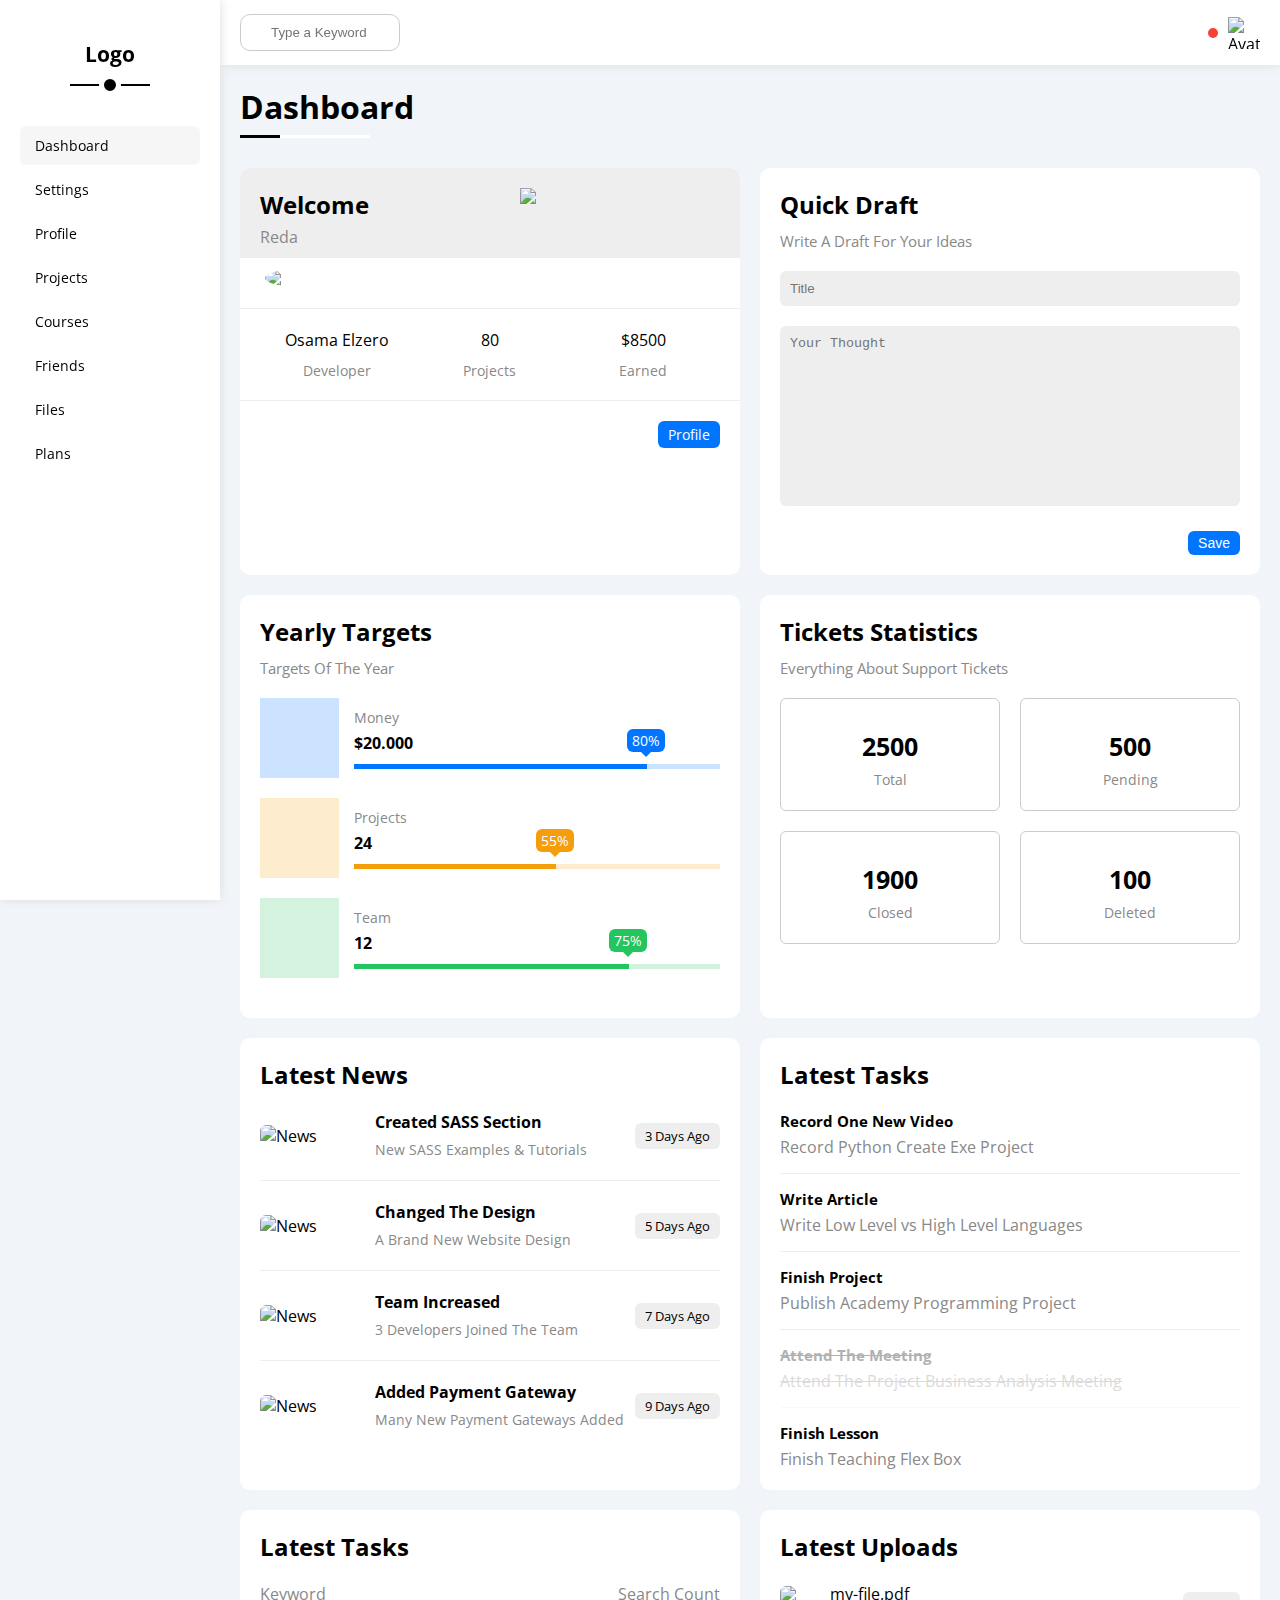
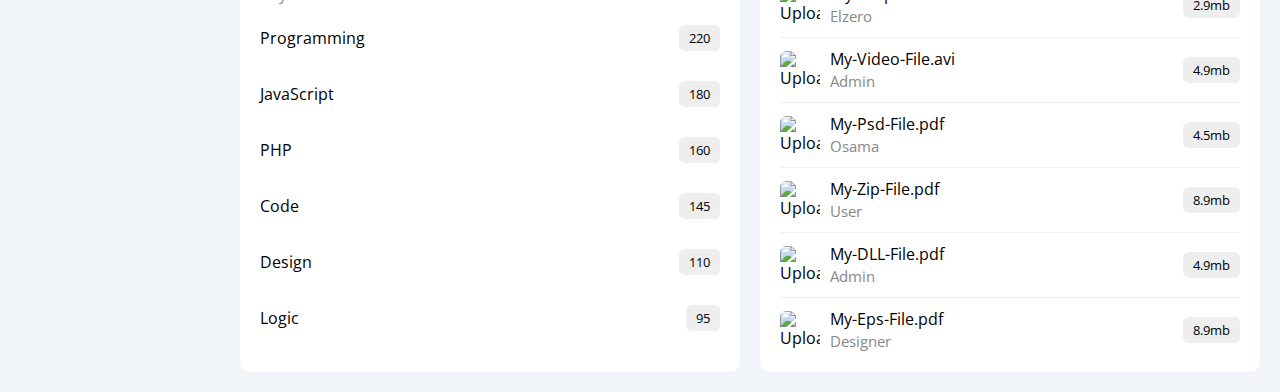
==== commit 7e3b1716: "first commit" ====
--- a/index.html
+++ b/index.html
@@ -361,8 +361,94 @@
           </div>
           <!-- Top Search Widget -->
           <div class="top-search widget-shape">
-            <div class="head">
+            <div class="head mb-20">
               <h2 class="title">Latest Tasks</h2>
+            </div>
+            <div class="rows">
+              <div class="row between-flex mb-20">
+                <div class="c-grey">Keyword</div>
+                <div class="c-grey">Search Count</div>
+              </div>
+              <div class="row between-flex mb-30">
+                <div>Programming</div>
+                <div class="count btn-shape bg-eee fs-13">220</div>
+              </div>
+              <div class="row between-flex mb-30">
+                <div>JavaScript</div>
+                <div class="count btn-shape bg-eee fs-13">180</div>
+              </div>
+              <div class="row between-flex mb-30">
+                <div>PHP</div>
+                <div class="count btn-shape bg-eee fs-13">160</div>
+              </div>
+              <div class="row between-flex mb-30">
+                <div>Code</div>
+                <div class="count btn-shape bg-eee fs-13">145</div>
+              </div>
+              <div class="row between-flex mb-30">
+                <div>Design</div>
+                <div class="count btn-shape bg-eee fs-13">110</div>
+              </div>
+              <div class="row between-flex">
+                <div>Logic</div>
+                <div class="count btn-shape bg-eee fs-13">95</div>
+              </div>
+            </div>
+          </div>
+          <!-- Latest Uploads Widget -->
+          <div class="latest-upload widget-shape">
+            <div class="head">
+              <h2 class="title">Latest Uploads</h2>
+            </div>
+            <div class="uploads">
+              <div class="upload mt-10 py-10 d-flex align-center">
+                <img class="rad-6 mr-10" src="images/pdf.svg" alt="Upload" />
+                <div class="text">
+                  <div class="title">my-file.pdf</div>
+                  <span class="subtitle c-grey fs-15">Elzero</span>
+                </div>
+                <span class="bg-eee fs-13 btn-shape">2.9mb</span>
+              </div>
+              <div class="upload py-10 d-flex align-center">
+                <img class="rad-6 mr-10" src="images/avi.svg" alt="Upload" />
+                <div class="text">
+                  <div class="title">My-Video-File.avi</div>
+                  <span class="subtitle c-grey fs-15">Admin</span>
+                </div>
+                <span class="bg-eee fs-13 btn-shape">4.9mb</span>
+              </div>
+              <div class="upload py-10 d-flex align-center">
+                <img class="rad-6 mr-10" src="images/psd.svg" alt="Upload" />
+                <div class="text">
+                  <div class="title">My-Psd-File.pdf</div>
+                  <span class="subtitle c-grey fs-15">Osama</span>
+                </div>
+                <span class="bg-eee fs-13 btn-shape">4.5mb</span>
+              </div>
+              <div class="upload py-10 d-flex align-center">
+                <img class="rad-6 mr-10" src="images/zip.svg" alt="Upload" />
+                <div class="text">
+                  <div class="title">My-Zip-File.pdf</div>
+                  <span class="subtitle c-grey fs-15">User</span>
+                </div>
+                <span class="bg-eee fs-13 btn-shape">8.9mb</span>
+              </div>
+              <div class="upload py-10 d-flex align-center">
+                <img class="rad-6 mr-10" src="images/dll.svg" alt="Upload" />
+                <div class="text">
+                  <div class="title">My-DLL-File.pdf</div>
+                  <span class="subtitle c-grey fs-15">Admin</span>
+                </div>
+                <span class="bg-eee fs-13 btn-shape">4.9mb</span>
+              </div>
+              <div class="upload pt-10 d-flex align-center">
+                <img class="rad-6 mr-10" src="images/eps.svg" alt="Upload" />
+                <div class="text">
+                  <div class="title">My-Eps-File.pdf</div>
+                  <span class="subtitle c-grey fs-15">Designer</span>
+                </div>
+                <span class="bg-eee fs-13 btn-shape">8.9mb</span>
+              </div>
             </div>
           </div>
         </section>
--- a/css/framework.css
+++ b/css/framework.css
@@ -101,8 +101,16 @@
     margin-bottom: 20px;
 }
 
+.mb-30 {
+    margin-bottom: 30px;
+}
+
 .mb-40 {
     margin-bottom: 40px;
+}
+
+.mr-10 {
+    margin-right: 10px;
 }
 
 .mr-15 {
@@ -131,11 +139,25 @@
     padding: 30px;
 }
 
+.pt-10 {
+    padding-top: 10px;
+}
+
 .pt-20 {
     padding-top: 20px;
 }
 
 .pb-15 {
+    padding-bottom: 15px;
+}
+
+.py-10 {
+    padding-top: 10px;
+    padding-bottom: 10px;
+}
+
+.py-15 {
+    padding-top: 15px;
     padding-bottom: 15px;
 }
 
--- a/css/style.css
+++ b/css/style.css
@@ -61,6 +61,7 @@
     grid-template-columns: repeat(auto-fill, minmax(450px, 1fr));
     margin-left: 20px;
     margin-right: 20px;
+    margin-bottom: 20px;
 }
 
 @media (max-width:767px) {
@@ -189,6 +190,7 @@
     position: sticky;
     top: 0;
     z-index: 98;
+    box-shadow: 0 0 10px #ddd;
 }
 
 .content .header .left::before {
@@ -481,4 +483,18 @@
 
 .tasks .tasks-box .task svg:hover {
     color: var(--red-color);
+}
+
+/* Latest Upload Widget */
+
+.latest-upload .uploads .upload:not(:last-child) {
+    border-bottom: 1px solid #eee;
+}
+
+.latest-upload .uploads .upload img {
+    width: 40px;
+}
+
+.latest-upload .uploads .upload .text {
+    flex: 1;
 }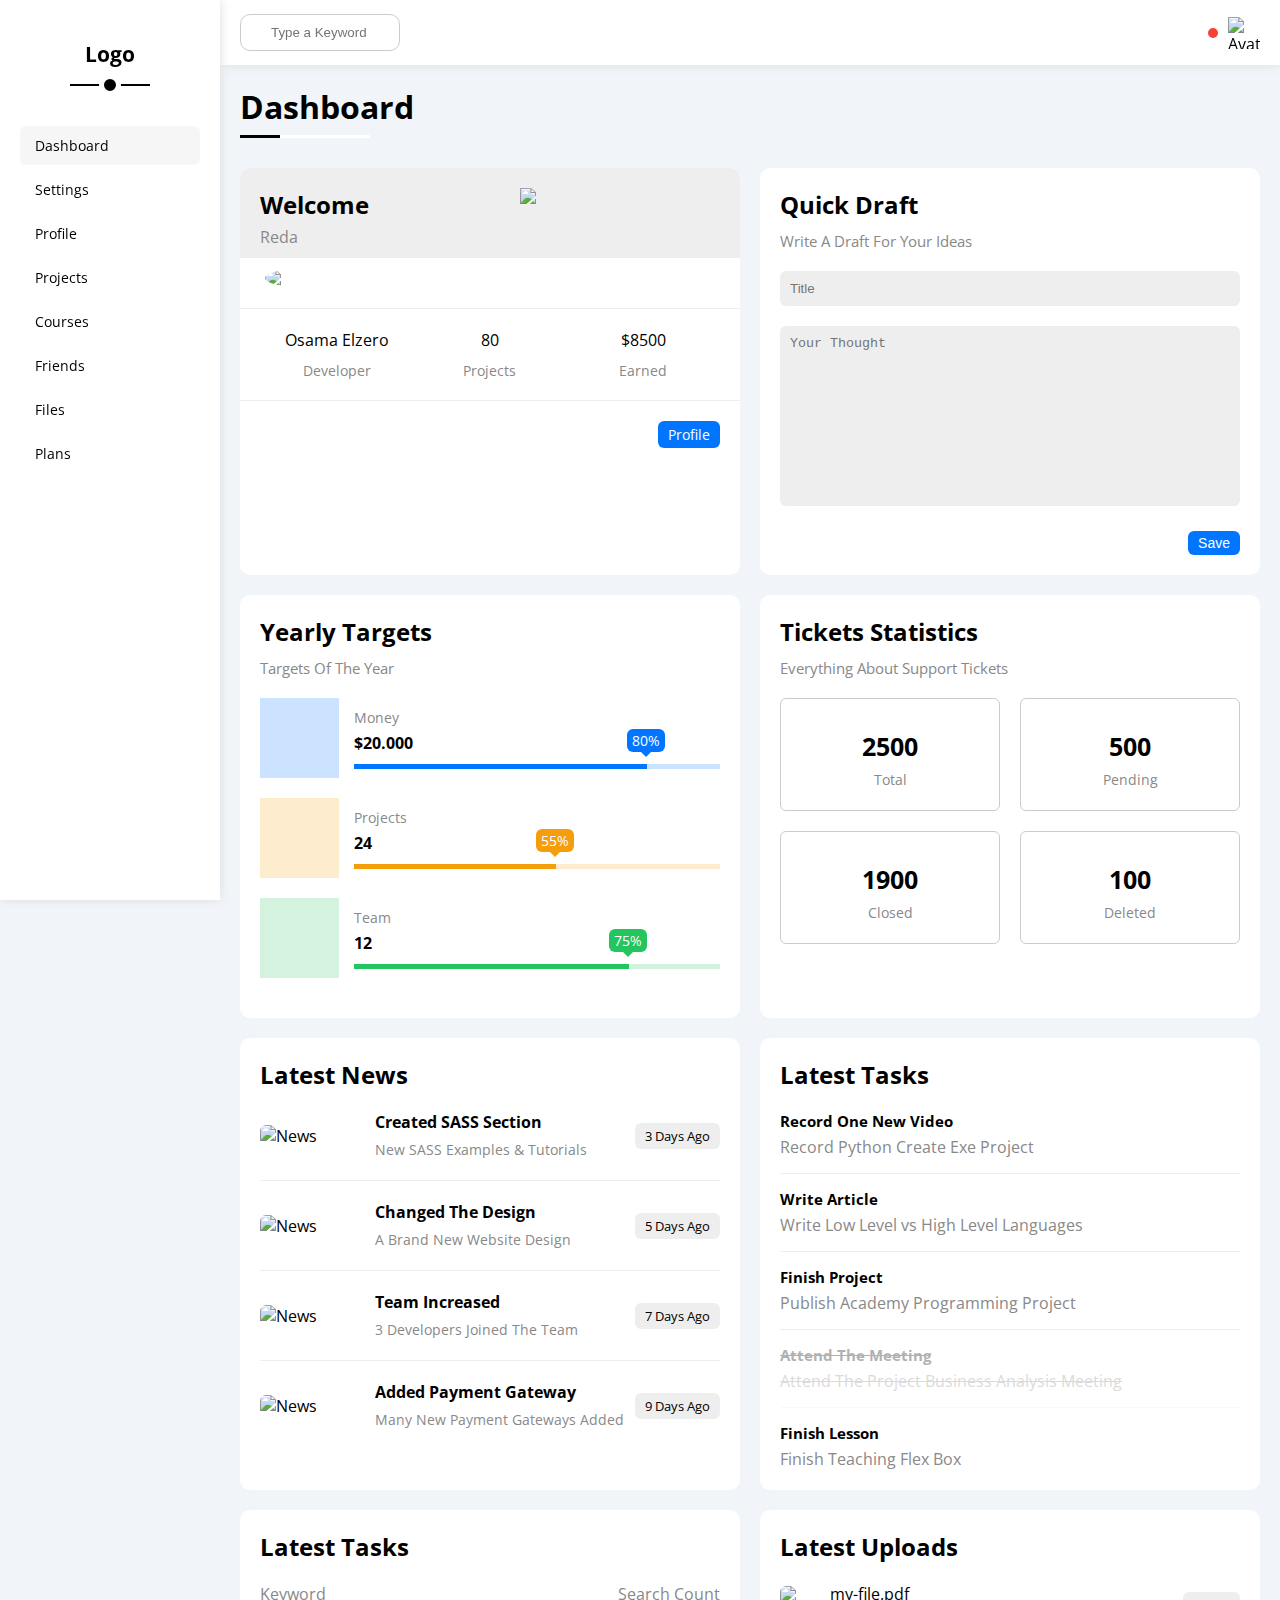
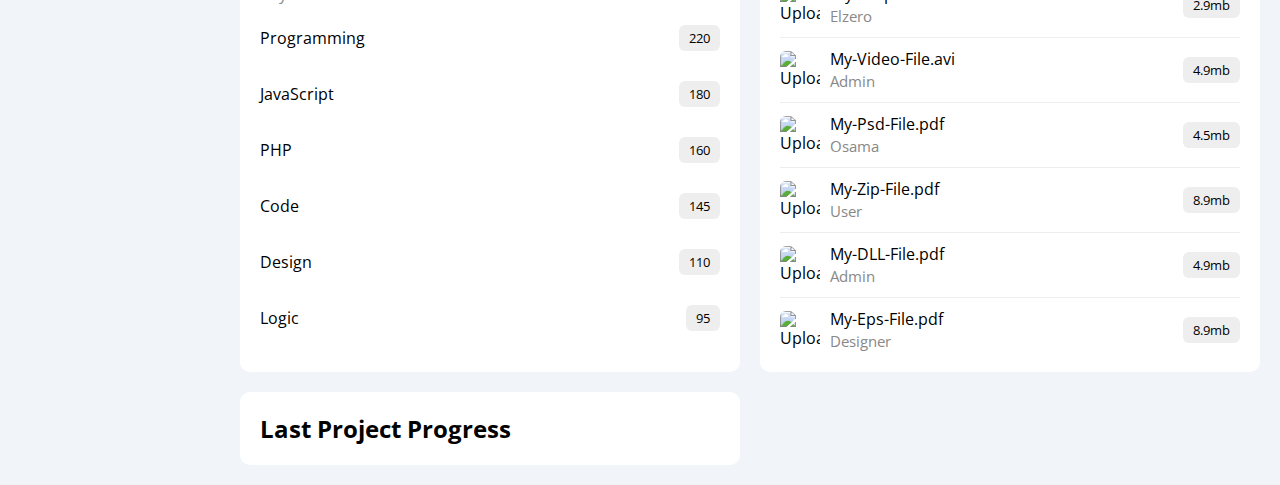
==== commit 040a1032: "first commit" ====
--- a/index.html
+++ b/index.html
@@ -451,6 +451,12 @@
               </div>
             </div>
           </div>
+          <!-- Last Project Progress Widget -->
+          <div class="last-project widget-shape">
+            <div class="head">
+              <h2 class="title">Last Project Progress</h2>
+            </div>
+          </div>
         </section>
       </div>
     </div>
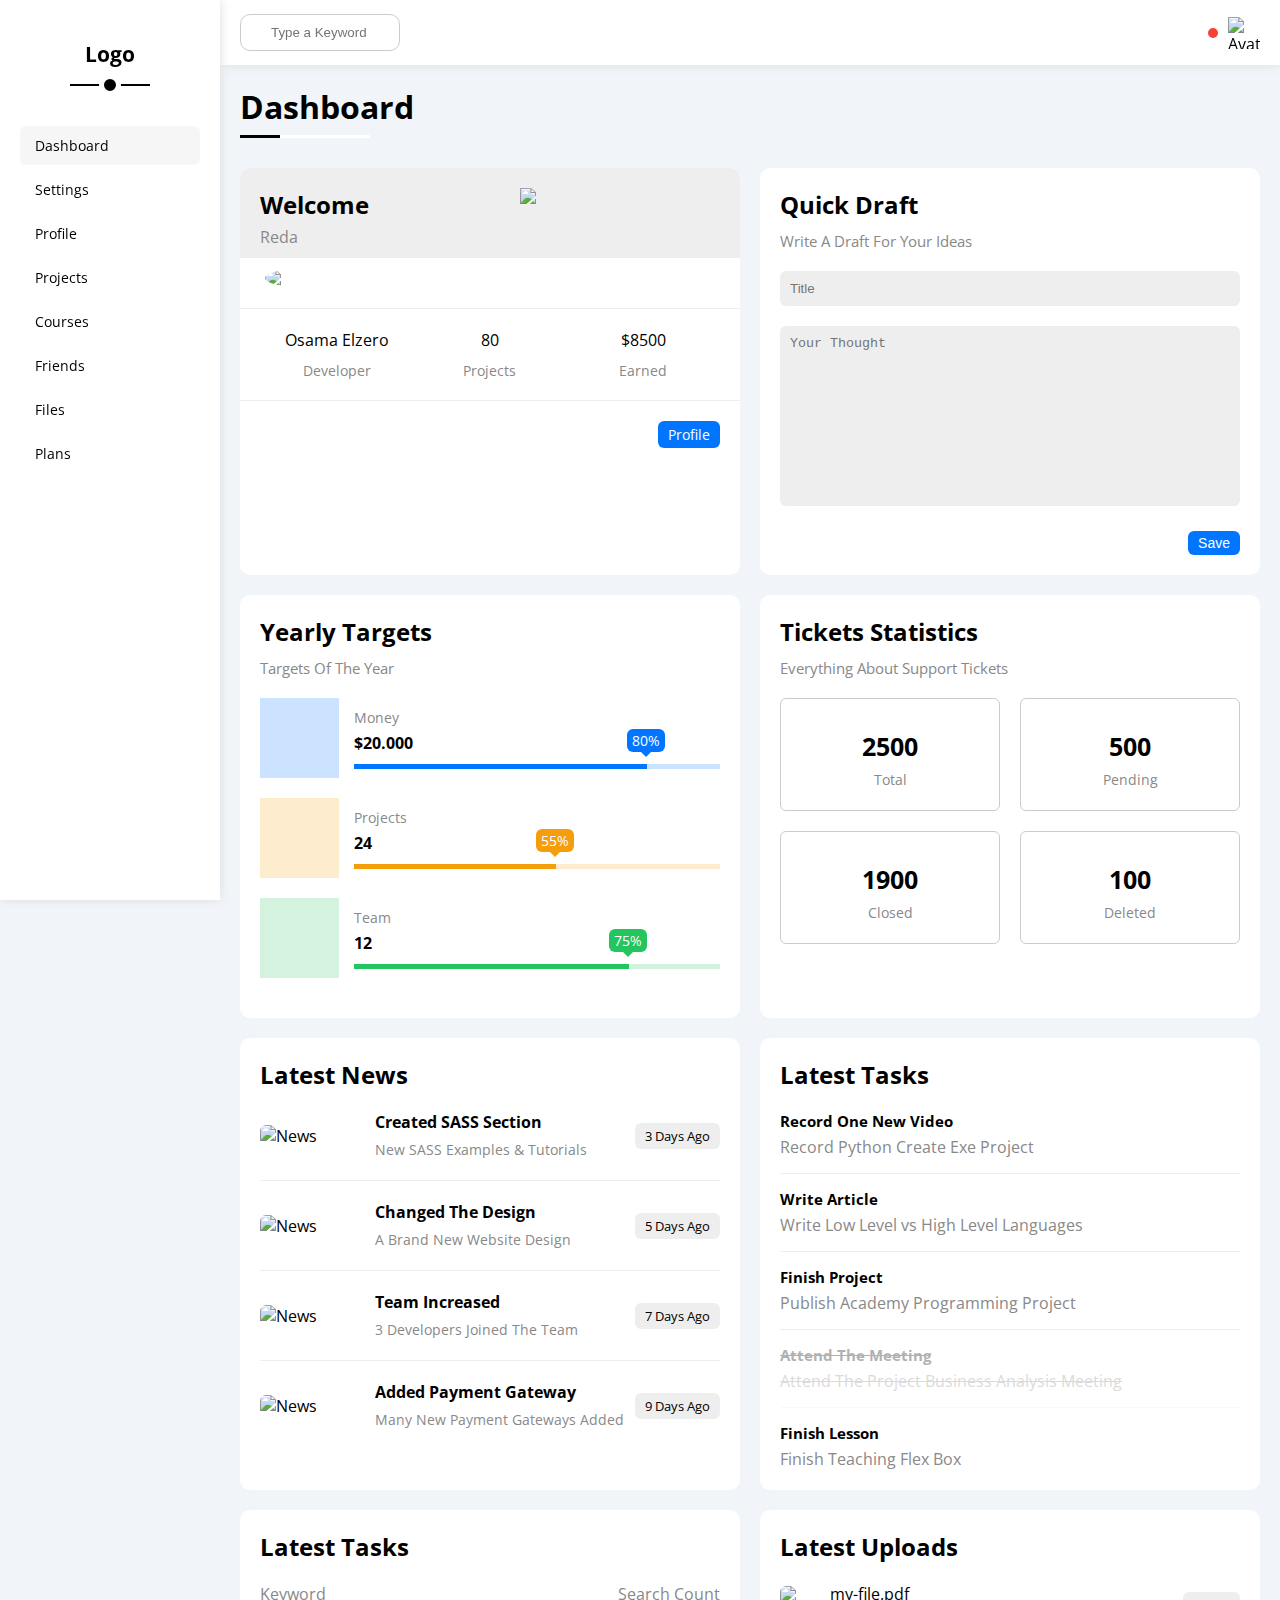
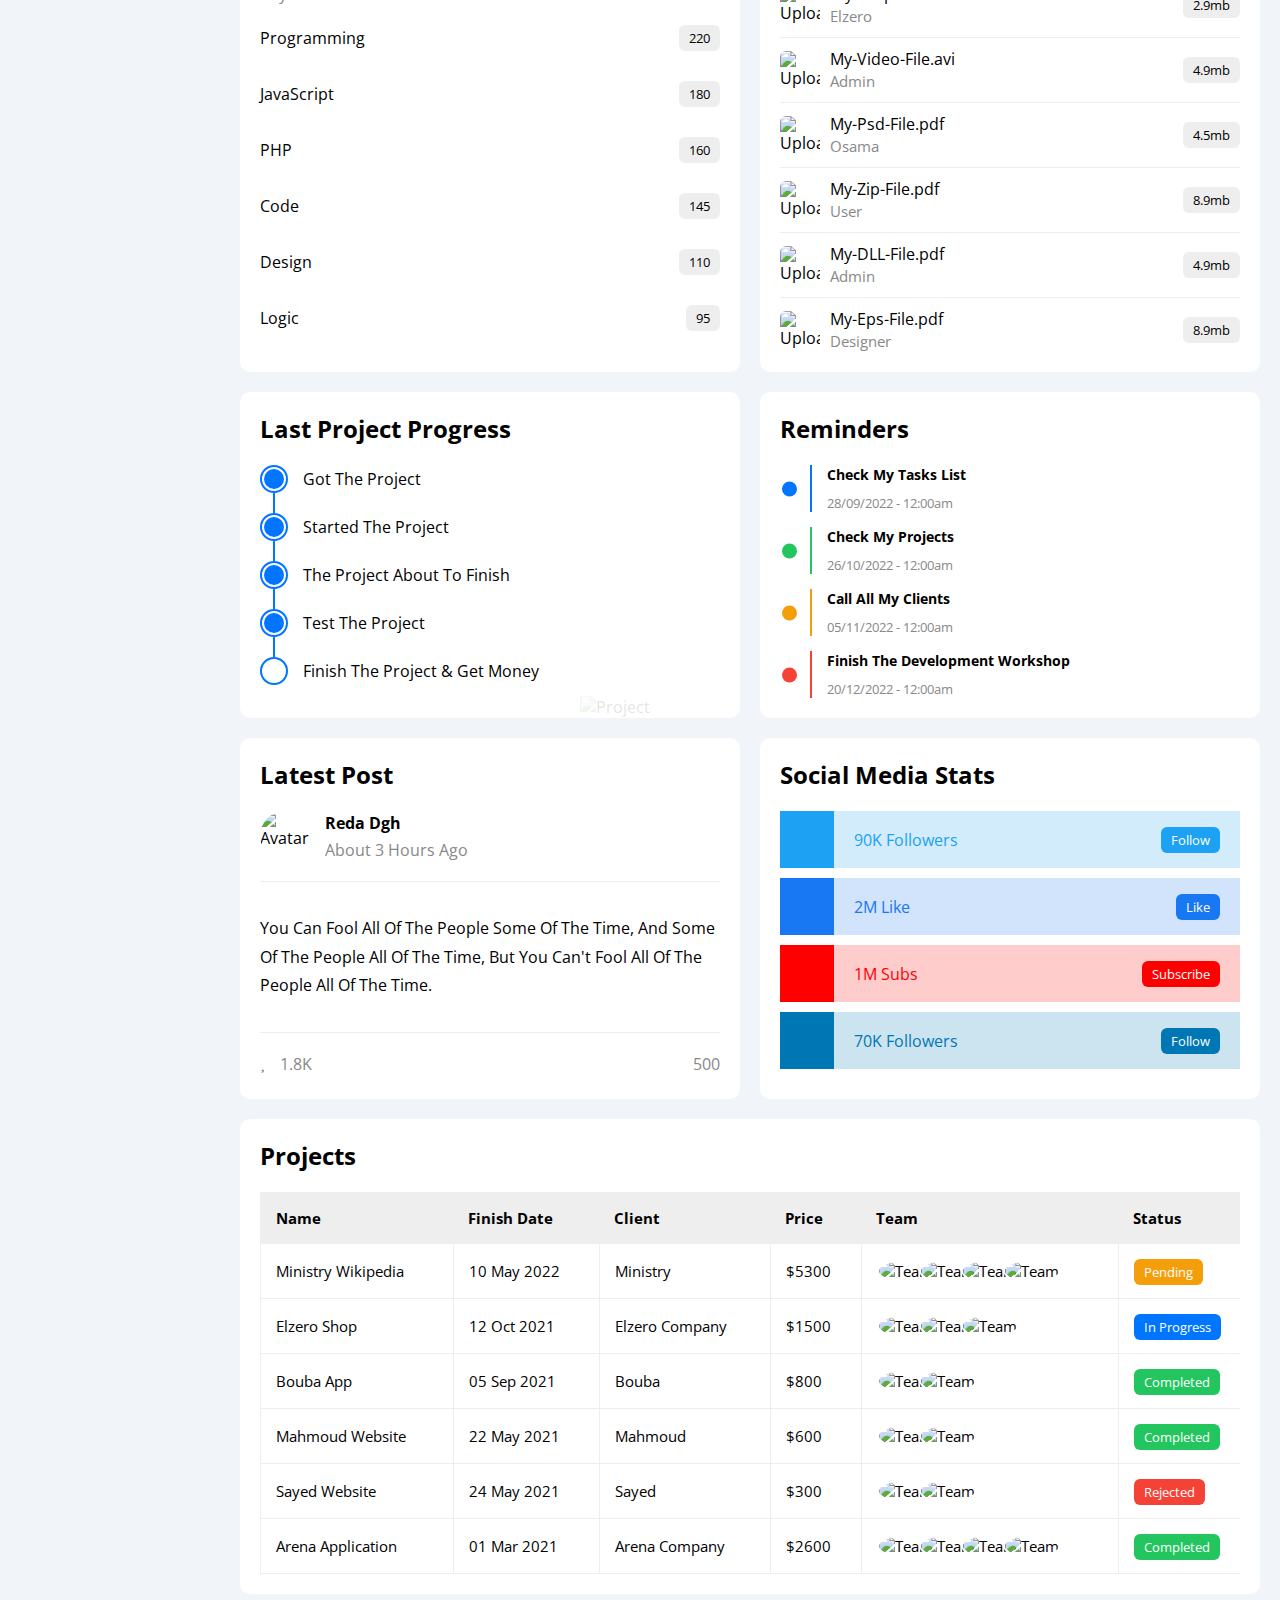
==== commit 9c7210bc: "first commit" ====
--- a/index.html
+++ b/index.html
@@ -4,7 +4,7 @@
     <meta charset="UTF-8" />
     <meta http-equiv="X-UA-Compatible" content="IE=edge" />
     <meta name="viewport" content="width=device-width, initial-scale=1.0" />
-    <title>R Dashboard R</title>
+    <title>Dashboard</title>
     <!-- Font-awesome library  -->
     <link rel="stylesheet" href="css/all.min.css" />
     <!-- Framework CSS file -->
@@ -28,7 +28,7 @@
           <li>
             <a
               class="active d-flex align-center rad-6 txt-cap c-black p-10 fs-14 align-center"
-              href="#"
+              href="index.html"
             >
               <i class="icon fa-solid fa-chart-bar"></i>
               <span>dashboard</span>
@@ -37,7 +37,7 @@
           <li>
             <a
               class="d-flex align-center rad-6 txt-cap c-black p-10 fs-14"
-              href="#"
+              href="settings.html"
             >
               <i class="icon fa-solid fa-gear fa-fw"></i>
               <span>settings</span>
@@ -46,7 +46,7 @@
           <li>
             <a
               class="d-flex align-center rad-6 txt-cap c-black p-10 fs-14"
-              href="#"
+              href="profile.html"
             >
               <i class="icon fa-regular fa-user fa-fw"></i>
               <span>profile</span>
@@ -55,7 +55,7 @@
           <li>
             <a
               class="d-flex align-center rad-6 txt-cap c-black p-10 fs-14"
-              href="#"
+              href="projects.html"
             >
               <i class="icon fa-solid fa-diagram-project fa-fw"></i>
               <span>projects</span>
@@ -64,7 +64,7 @@
           <li>
             <a
               class="d-flex align-center rad-6 txt-cap c-black p-10 fs-14"
-              href="#"
+              href="courses.html"
             >
               <i class="icon fa-solid fa-graduation-cap fa-fw"></i>
               <span>courses</span>
@@ -73,7 +73,7 @@
           <li>
             <a
               class="d-flex align-center rad-6 txt-cap c-black p-10 fs-14"
-              href="#"
+              href="friends.html"
             >
               <i class="icon fa-solid fa-user-group fa-fw"></i>
               <span>friends</span>
@@ -82,7 +82,7 @@
           <li>
             <a
               class="d-flex align-center rad-6 txt-cap c-black p-10 fs-14"
-              href="#"
+              href="files.html"
             >
               <i class="icon fa-regular fa-file fa-fw"></i>
               <span>files</span>
@@ -91,7 +91,7 @@
           <li>
             <a
               class="d-flex align-center rad-6 txt-cap c-black p-10 fs-14"
-              href="#"
+              href="plans.html"
             >
               <i class="icon fa-regular fa-credit-card fa-fw"></i>
               <span>plans</span>
@@ -452,12 +452,254 @@
             </div>
           </div>
           <!-- Last Project Progress Widget -->
-          <div class="last-project widget-shape">
+          <div class="last-project widget-shape ps-relative">
             <div class="head">
               <h2 class="title">Last Project Progress</h2>
             </div>
+            <img
+              class="ps-absolute none-mobile"
+              src="images/project.png"
+              alt="Project"
+            />
+            <div class="rows mt-20">
+              <div class="row d-flex align-center gap-15 mb-20">
+                <div class="circle done ps-relative rad-half"></div>
+                <div>Got The Project</div>
+              </div>
+              <div class="row d-flex align-center gap-15 mb-20">
+                <div class="circle done ps-relative rad-half"></div>
+                <div>Started The Project</div>
+              </div>
+              <div class="row d-flex align-center gap-15 mb-20">
+                <div class="circle done ps-relative rad-half"></div>
+                <div>The Project About To Finish</div>
+              </div>
+              <div class="row d-flex align-center gap-15 mb-20">
+                <div class="circle done current ps-relative rad-half"></div>
+                <div>Test The Project</div>
+              </div>
+              <div class="row d-flex align-center gap-15">
+                <div class="circle ps-relative rad-half"></div>
+                <div>Finish The Project & Get Money</div>
+              </div>
+            </div>
+          </div>
+          <!-- Reminders Widget -->
+          <div class="reminders widget-shape">
+            <div class="head mb-20">
+              <h2 class="title">Reminders</h2>
+            </div>
+            <div class="rows">
+              <div class="row ps-relative ml-30 pl-15 mb-15 blue">
+                <p class="title fs-14 fw-bold">Check My Tasks List</p>
+                <p class="subtitle fs-13 c-grey mt-10">28/09/2022 - 12:00am</p>
+              </div>
+              <div class="row ps-relative ml-30 pl-15 mb-15 green">
+                <p class="title fs-14 fw-bold">Check My Projects</p>
+                <p class="subtitle fs-13 c-grey mt-10">26/10/2022 - 12:00am</p>
+              </div>
+              <div class="row ps-relative ml-30 pl-15 mb-15 orange">
+                <p class="title fs-14 fw-bold">Call All My Clients</p>
+                <p class="subtitle fs-13 c-grey mt-10">05/11/2022 - 12:00am</p>
+              </div>
+              <div class="row ps-relative ml-30 pl-15 red">
+                <p class="title fs-14 fw-bold">
+                  Finish The Development Workshop
+                </p>
+                <p class="subtitle fs-13 c-grey mt-10">20/12/2022 - 12:00am</p>
+              </div>
+            </div>
+          </div>
+          <!-- Latest Post Widget -->
+          <div class="latest-post widget-shape">
+            <div class="head mb-20">
+              <h2 class="title">Latest Post</h2>
+            </div>
+            <div class="intro d-flex align-center pb-20">
+              <img
+                class="mr-15 rad-half"
+                src="images/avatar.png"
+                alt="Avatar"
+              />
+              <div class="text">
+                <p class="name fw-bold mb-5">Reda Dgh</p>
+                <span class="duration c-grey">About 3 Hours Ago</span>
+              </div>
+            </div>
+            <p class="post-content py-20 txt-c-mobile d-flex align-center">
+              You Can Fool All Of The People Some Of The Time, And Some Of The
+              People All Of The Time, But You Can't Fool All Of The People All
+              Of The Time.
+            </p>
+            <div class="outro d-flex justify-between c-grey pt-20">
+              <span class="ps-relative ml-20">1.8K</span>
+              <span class="ps-relative">500</span>
+            </div>
+          </div>
+          <!-- Social Media Widget -->
+          <div class="social-media widget-shape">
+            <div class="head mb-20">
+              <h2 class="title">Social Media Stats</h2>
+            </div>
+            <div class="rows">
+              <div class="row d-flex mb-10">
+                <div class="icon twitter c-white center-flex">
+                  <i class="fa-brands fa-twitter"></i>
+                </div>
+                <div class="text twitter between-flex px-20">
+                  <span class="twitter">90K Followers</span>
+                  <a class="twitter btn-shape c-white fs-13" href="#">Follow</a>
+                </div>
+              </div>
+              <div class="row d-flex mb-10">
+                <div class="icon facebook c-white center-flex">
+                  <i class="fa-brands fa-facebook-f"></i>
+                </div>
+                <div class="text facebook between-flex px-20">
+                  <span class="facebook">2M Like</span>
+                  <a class="facebook btn-shape c-white fs-13" href="#">Like</a>
+                </div>
+              </div>
+              <div class="row d-flex mb-10">
+                <div class="icon youtube c-white center-flex">
+                  <i class="fa-brands fa-youtube"></i>
+                </div>
+                <div class="text youtube between-flex px-20">
+                  <span class="youtube"> 1M Subs</span>
+                  <a class="youtube btn-shape c-white fs-13" href="#"
+                    >Subscribe</a
+                  >
+                </div>
+              </div>
+              <div class="row d-flex mb-10">
+                <div class="icon linkedin c-white center-flex">
+                  <i class="fa-brands fa-linkedin-in"></i>
+                </div>
+                <div class="text linkedin between-flex px-20">
+                  <span class="linkedin">70K Followers</span>
+                  <a class="linkedin btn-shape c-white fs-13" href="#"
+                    >Follow</a
+                  >
+                </div>
+              </div>
+            </div>
           </div>
         </section>
+        <!-- Projects Table Widget -->
+        <div class="projects widget-shape m-20">
+          <div class="head mb-20">
+            <h2 class="title">Projects</h2>
+          </div>
+          <div class="responsive-table">
+            <table class="fs-15 w-full">
+              <thead class="bg-eee">
+                <tr>
+                  <th>Name</th>
+                  <th>Finish Date</th>
+                  <th>Client</th>
+                  <th>Price</th>
+                  <th>Team</th>
+                  <th>Status</th>
+                </tr>
+              </thead>
+              <tbody>
+                <tr>
+                  <td>Ministry Wikipedia</td>
+                  <td>10 May 2022</td>
+                  <td>Ministry</td>
+                  <td>$5300</td>
+                  <td>
+                    <img src="images/team-01.png" alt="Team" />
+                    <img src="images/team-02.png" alt="Team" />
+                    <img src="images/team-03.png" alt="Team" />
+                    <img src="images/team-05.png" alt="Team" />
+                  </td>
+                  <td>
+                    <span class="c-white btn-shape fs-13 bg-orange"
+                      >Pending</span
+                    >
+                  </td>
+                </tr>
+                <tr>
+                  <td>Elzero Shop</td>
+                  <td>12 Oct 2021</td>
+                  <td>Elzero Company</td>
+                  <td>$1500</td>
+                  <td>
+                    <img src="images/team-01.png" alt="Team" />
+                    <img src="images/team-02.png" alt="Team" />
+                    <img src="images/team-05.png" alt="Team" />
+                  </td>
+                  <td>
+                    <span class="c-white btn-shape fs-13 bg-blue"
+                      >In Progress</span
+                    >
+                  </td>
+                </tr>
+                <tr>
+                  <td>Bouba App</td>
+                  <td>05 Sep 2021</td>
+                  <td>Bouba</td>
+                  <td>$800</td>
+                  <td>
+                    <img src="images/team-02.png" alt="Team" />
+                    <img src="images/team-03.png" alt="Team" />
+                  </td>
+                  <td>
+                    <span class="c-white btn-shape fs-13 bg-green"
+                      >Completed</span
+                    >
+                  </td>
+                </tr>
+                <tr>
+                  <td>Mahmoud Website</td>
+                  <td>22 May 2021</td>
+                  <td>Mahmoud</td>
+                  <td>$600</td>
+                  <td>
+                    <img src="images/team-01.png" alt="Team" />
+                    <img src="images/team-02.png" alt="Team" />
+                  </td>
+                  <td>
+                    <span class="c-white btn-shape fs-13 bg-green"
+                      >Completed</span
+                    >
+                  </td>
+                </tr>
+                <tr>
+                  <td>Sayed Website</td>
+                  <td>24 May 2021</td>
+                  <td>Sayed</td>
+                  <td>$300</td>
+                  <td>
+                    <img src="images/team-01.png" alt="Team" />
+                    <img src="images/team-03.png" alt="Team" />
+                  </td>
+                  <td>
+                    <span class="c-white btn-shape fs-13 bg-red">Rejected</span>
+                  </td>
+                </tr>
+                <tr>
+                  <td>Arena Application</td>
+                  <td>01 Mar 2021</td>
+                  <td>Arena Company</td>
+                  <td>$2600</td>
+                  <td>
+                    <img src="images/team-01.png" alt="Team" />
+                    <img src="images/team-02.png" alt="Team" />
+                    <img src="images/team-03.png" alt="Team" />
+                    <img src="images/team-04.png" alt="Team" />
+                  </td>
+                  <td>
+                    <span class="c-white btn-shape fs-13 bg-green"
+                      >Completed</span
+                    >
+                  </td>
+                </tr>
+              </tbody>
+            </table>
+          </div>
+        </div>
       </div>
     </div>
     <!-- Font-awesome library -->
--- a/css/framework.css
+++ b/css/framework.css
@@ -28,6 +28,10 @@
     display: grid;
 }
 
+.gap-5 {
+    gap: 5px;
+}
+
 .gap-10 {
     gap: 10px;
 }
@@ -85,6 +89,14 @@
     margin-top: 30px;
 }
 
+.mr-10 {
+    margin-right: 10px;
+}
+
+.mr-15 {
+    margin-right: 15px;
+}
+
 .mb-5 {
     margin-bottom: 5px;
 }
@@ -109,12 +121,12 @@
     margin-bottom: 40px;
 }
 
-.mr-10 {
-    margin-right: 10px;
-}
-
-.mr-15 {
-    margin-right: 15px;
+.ml-20 {
+    margin-left: 20px;
+}
+
+.ml-30 {
+    margin-left: 30px;
 }
 
 .mx-20 {
@@ -127,6 +139,10 @@
     margin-bottom: 10px;
 }
 
+.p-5 {
+    padding: 5px;
+}
+
 .p-10 {
     padding: 10px;
 }
@@ -147,8 +163,16 @@
     padding-top: 20px;
 }
 
+.pl-15 {
+    padding-left: 15px;
+}
+
 .pb-15 {
     padding-bottom: 15px;
+}
+
+.pb-20 {
+    padding-bottom: 20px;
 }
 
 .py-10 {
@@ -164,6 +188,11 @@
 .py-20 {
     padding-top: 20px;
     padding-bottom: 20px;
+}
+
+.px-20 {
+    padding-right: 20px;
+    padding-left: 20px;
 }
 
 @media (max-width: 767px) {
@@ -194,6 +223,10 @@
     background-color: var(--green-color);
 }
 
+.bg-red {
+    background-color: var(--red-color);
+}
+
 .bg-blue-light {
     background-color: #CCE3FF;
 }
--- a/css/style.css
+++ b/css/style.css
@@ -26,6 +26,8 @@
 
 body {
     font-family: "Open Sans", sans-serif;
+    background-color: #F1F5F9;
+
 }
 
 ul {
@@ -75,7 +77,6 @@
 /* Page */
 
 .page {
-    background-color: #F1F5F9;
     justify-content: flex-end;
 }
 
@@ -497,4 +498,348 @@
 
 .latest-upload .uploads .upload .text {
     flex: 1;
+}
+
+/* Last Project Progress Widget */
+
+.last-project img {
+    width: 160px;
+    bottom: 0;
+    right: 0;
+    opacity: .1;
+}
+
+.last-project .rows .row .circle {
+    border: 2px solid var(--blue-color);
+    width: 28px;
+    height: 28px;
+}
+
+.last-project .rows .row .circle.done::before {
+    content: "";
+    position: absolute;
+    top: 50%;
+    left: 50%;
+    transform: translate(-50%, -50%);
+    width: 20px;
+    height: 20px;
+    background-color: var(--blue-color);
+    border-radius: 50%;
+}
+
+.last-project .rows .row .circle.current::before {
+    animation: circle-current .8s alternate infinite;
+}
+
+.last-project .rows .row .circle.done::after {
+    content: "";
+    position: absolute;
+    bottom: -22px;
+    left: 50%;
+    transform: translateX(-50%);
+    width: 2px;
+    height: 20px;
+    background-color: var(--blue-color);
+}
+
+/* Reminders Widget */
+
+.reminders .rows .row {
+    border-left-width: 2px;
+    border-left-style: solid;
+}
+
+.reminders .rows .row.blue {
+    border-left-color: var(--blue-color);
+}
+
+.reminders .rows .row.green {
+    border-left-color: var(--green-color);
+}
+
+.reminders .rows .row.orange {
+    border-left-color: var(--orange-color);
+}
+
+.reminders .rows .row.red {
+    border-left-color: var(--red-color);
+}
+
+.reminders .rows .row::before {
+    content: "";
+    position: absolute;
+    left: -30px;
+    top: 50%;
+    transform: translateY(-50%);
+    width: 15px;
+    height: 15px;
+    border-radius: 50%;
+}
+
+.reminders .rows .row.blue::before {
+    background-color: var(--blue-color);
+}
+
+.reminders .rows .row.green::before {
+    background-color: var(--green-color);
+}
+
+.reminders .rows .row.orange::before {
+    background-color: var(--orange-color);
+}
+
+.reminders .rows .row.red::before {
+    background-color: var(--red-color);
+}
+
+/* Latest Post Widget */
+
+.latest-post .intro img {
+    width: 50px;
+    height: 50px;
+}
+
+.latest-post .intro {
+    border-bottom: 1px solid #eee;
+}
+
+.latest-post .post-content {
+    line-height: 1.8;
+    min-height: 150px;
+}
+
+.latest-post .outro {
+    border-top: 1px solid #eee;
+}
+
+.latest-post .outro span:first-child::before,
+.latest-post .outro span:last-child::before {
+    font-family: "Font Awesome 5 Free";
+    font-weight: 900;
+    position: absolute;
+    top: 50%;
+    transform: translateY(-50%);
+}
+
+.latest-post .outro span:first-child::before {
+    content: "\f004";
+    left: -20px;
+}
+
+.latest-post .outro span:last-child::before {
+    content: "\f086";
+    left: -25px;
+}
+
+/* Social Media Widget */
+
+.social-media .rows .row .icon {
+    width: 54px;
+    height: 57px;
+    transition: transform .4s;
+}
+
+.social-media .rows .row:hover .icon {
+    transform: translateX(7px)
+}
+
+.social-media .rows .row .icon.twitter,
+.social-media .rows .row .text a.twitter {
+    background-color: #1DA1F2;
+}
+
+.social-media .rows .row .icon.facebook,
+.social-media .rows .row .text a.facebook {
+    background-color: #1877F2;
+}
+
+.social-media .rows .row .icon.youtube,
+.social-media .rows .row .text a.youtube {
+    background-color: #FF0000;
+}
+
+.social-media .rows .row .icon.linkedin,
+.social-media .rows .row .text a.linkedin {
+    background-color: #0077B5;
+}
+
+.social-media .rows .row .icon svg {
+    font-size: 32px;
+}
+
+.social-media .rows .row .text {
+    flex: 1;
+}
+
+.social-media .rows .row .text.twitter {
+    background-color: #D2ECFC;
+}
+
+.social-media .rows .row .text.facebook {
+    background-color: #D1E4FC;
+}
+
+.social-media .rows .row .text.youtube {
+    background-color: #FFCCCC;
+}
+
+.social-media .rows .row .text.linkedin {
+    background-color: #CCE4F0;
+}
+
+.social-media .rows .row .text span.twitter {
+    color: #1DA1F2;
+}
+
+.social-media .rows .row .text span.facebook {
+    color: #1877F2;
+}
+
+.social-media .rows .row .text span.youtube {
+    color: #FF0000;
+}
+
+.social-media .rows .row .text span.linkedin {
+    color: #0077B5;
+}
+
+/* Projects Table Widget */
+
+.responsive-table {
+    overflow-x: auto;
+}
+
+.projects table {
+    border: 1px solid #eee;
+    border-collapse: collapse;
+    min-width: 1000px;
+}
+
+.projects table thead tr th {
+    padding: 15px;
+    text-align: left;
+}
+
+.projects table tbody tr td {
+    padding: 15px;
+    border: 1px solid #eee;
+}
+
+.projects table tbody tr {
+    transition: background-color .4s;
+}
+
+.projects table tbody tr:hover {
+    background-color: #FAF7F7;
+}
+
+.projects table tbody tr img {
+    width: 32px;
+    height: 32px;
+    border-radius: 50%;
+    border: 2px solid #fff;
+}
+
+.projects table tbody tr img:not(:first-child) {
+    margin-left: -20px;
+}
+
+/* End Dashboard */
+
+/* Settings */
+
+.settings-page {
+    grid-template-columns: repeat(auto-fill, minmax(450px, 1fr));
+    margin-left: 20px;
+    margin-right: 20px;
+    margin-bottom: 20px;
+}
+
+@media (max-width:767px) {
+    .settings-page {
+        grid-template-columns: minmax(200px, 1fr);
+        margin-left: 10px;
+        margin-right: 10px;
+    }
+}
+
+/* Site Control Widget */
+
+.site-control .rows textarea {
+    resize: none;
+    width: 100%;
+    height: 150px;
+    border-color: #ccc;
+}
+
+/* General Info Widget */
+
+.general-info form input {
+    outline: 0;
+    border: 1px solid #ccc;
+}
+
+.general-info form .email-submit input:disabled {
+    background-color: #F0F4F8;
+    cursor: no-drop;
+}
+
+.general-info form .email-submit input:disabled::placeholder {
+    color: #bbb;
+}
+
+/* End Settings */
+
+/* Toggle Switch */
+
+.toggle-checkbox {
+    appearance: none;
+}
+
+.toggle-switch {
+    background-color: #ccc;
+    width: 78px;
+    height: 32px;
+    border-radius: 16px;
+    position: relative;
+    transition: .4s;
+    cursor: pointer;
+}
+
+.toggle-switch::before {
+    content: "\f00d";
+    font-family: "Font Awesome 5 Free";
+    font-weight: 900;
+    position: absolute;
+    top: 4px;
+    left: 4px;
+    background-color: #fff;
+    color: #aaa;
+    width: 24px;
+    height: 24px;
+    border-radius: 50%;
+    display: flex;
+    align-items: center;
+    justify-content: center;
+    transition: .4s;
+}
+
+.toggle-checkbox:checked+.toggle-switch {
+    background-color: var(--blue-color);
+}
+
+.toggle-checkbox:checked+.toggle-switch::before {
+    content: "\f00c";
+    left: 50px;
+    background-color: #fff;
+    color: var(--blue-color);
+}
+
+/* Animation */
+
+/* Last Project Progress Widget */
+@keyframes circle-current {
+    100% {
+        opacity: 0;
+    }
 }